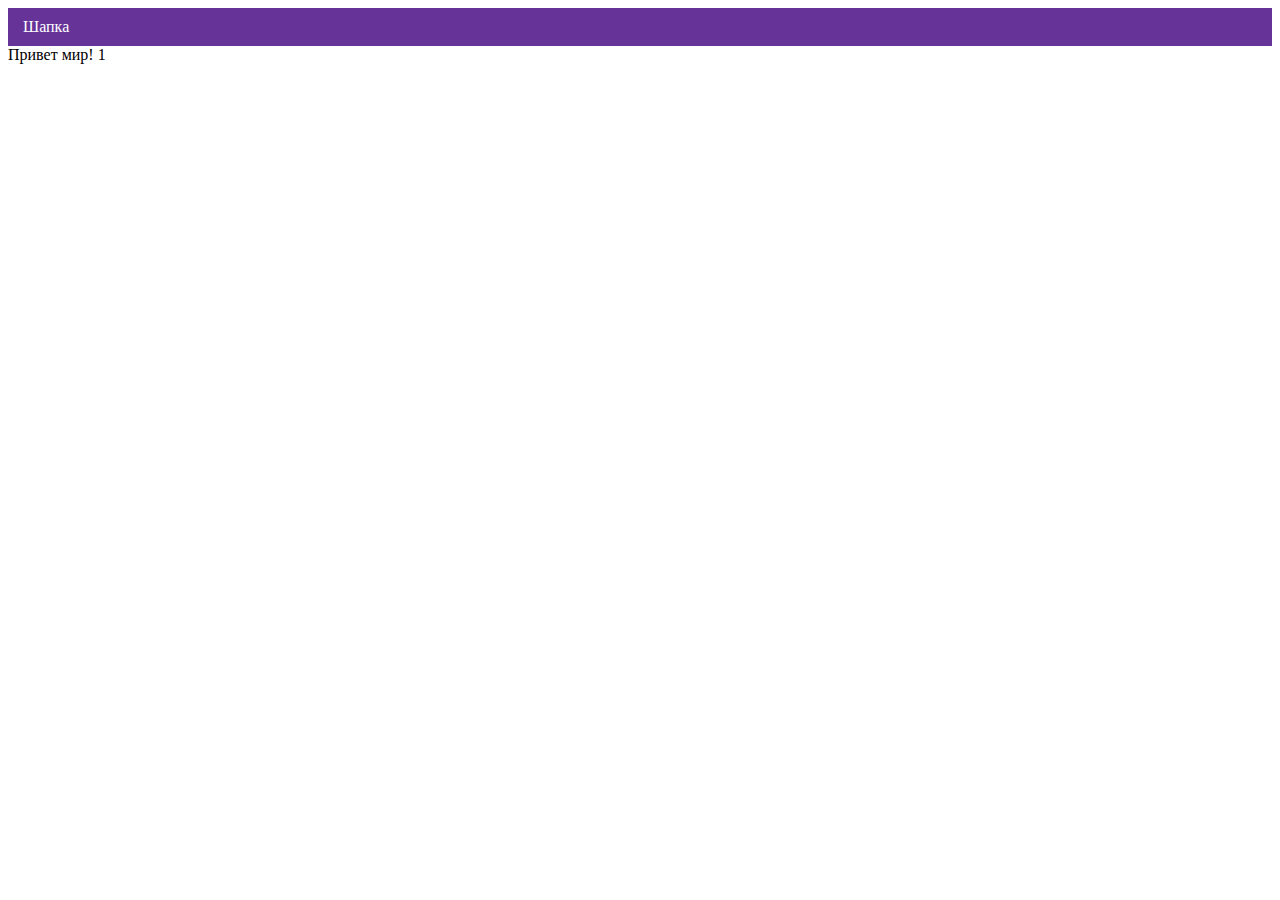
==== index.html @ 5756b74d "Deploying to gh-pages from @ Shoha12/2603893-cat-energy-1@0c394a60c8a6b2d30b08ceb45d047338812103e8 🚀" ====
<!DOCTYPE html><html class="page" lang="ru"><head><meta charset="UTF-8"><title>Название проекта</title><meta name="viewport" content="width=device-width,initial-scale=1"><link rel="stylesheet" href="styles/styles.css"><script src="scripts/index.js" defer="defer"></script></head><body class="page__body"><header class="header">Шапка</header>Привет мир! 1</body></html>
---- styles/styles.css ----
.header{color:#fff;background-color:#639;padding:10px 15px}
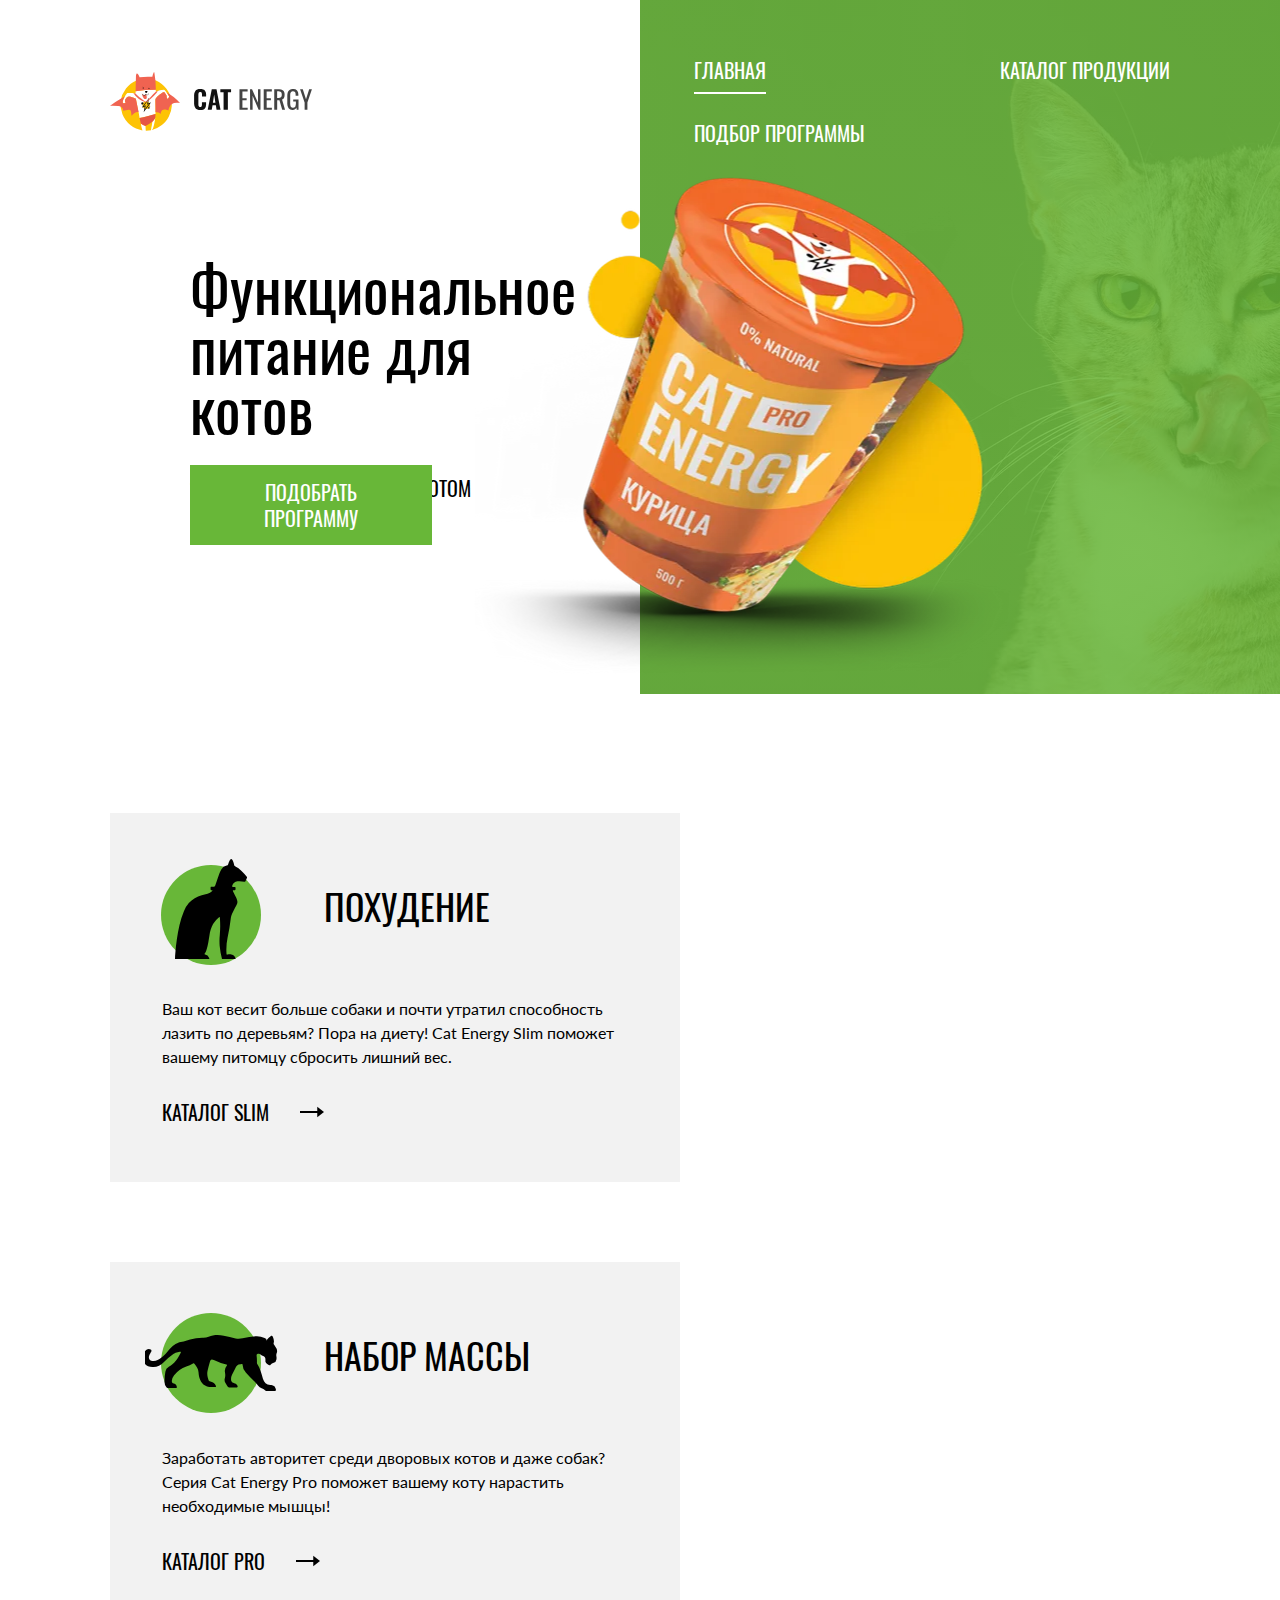
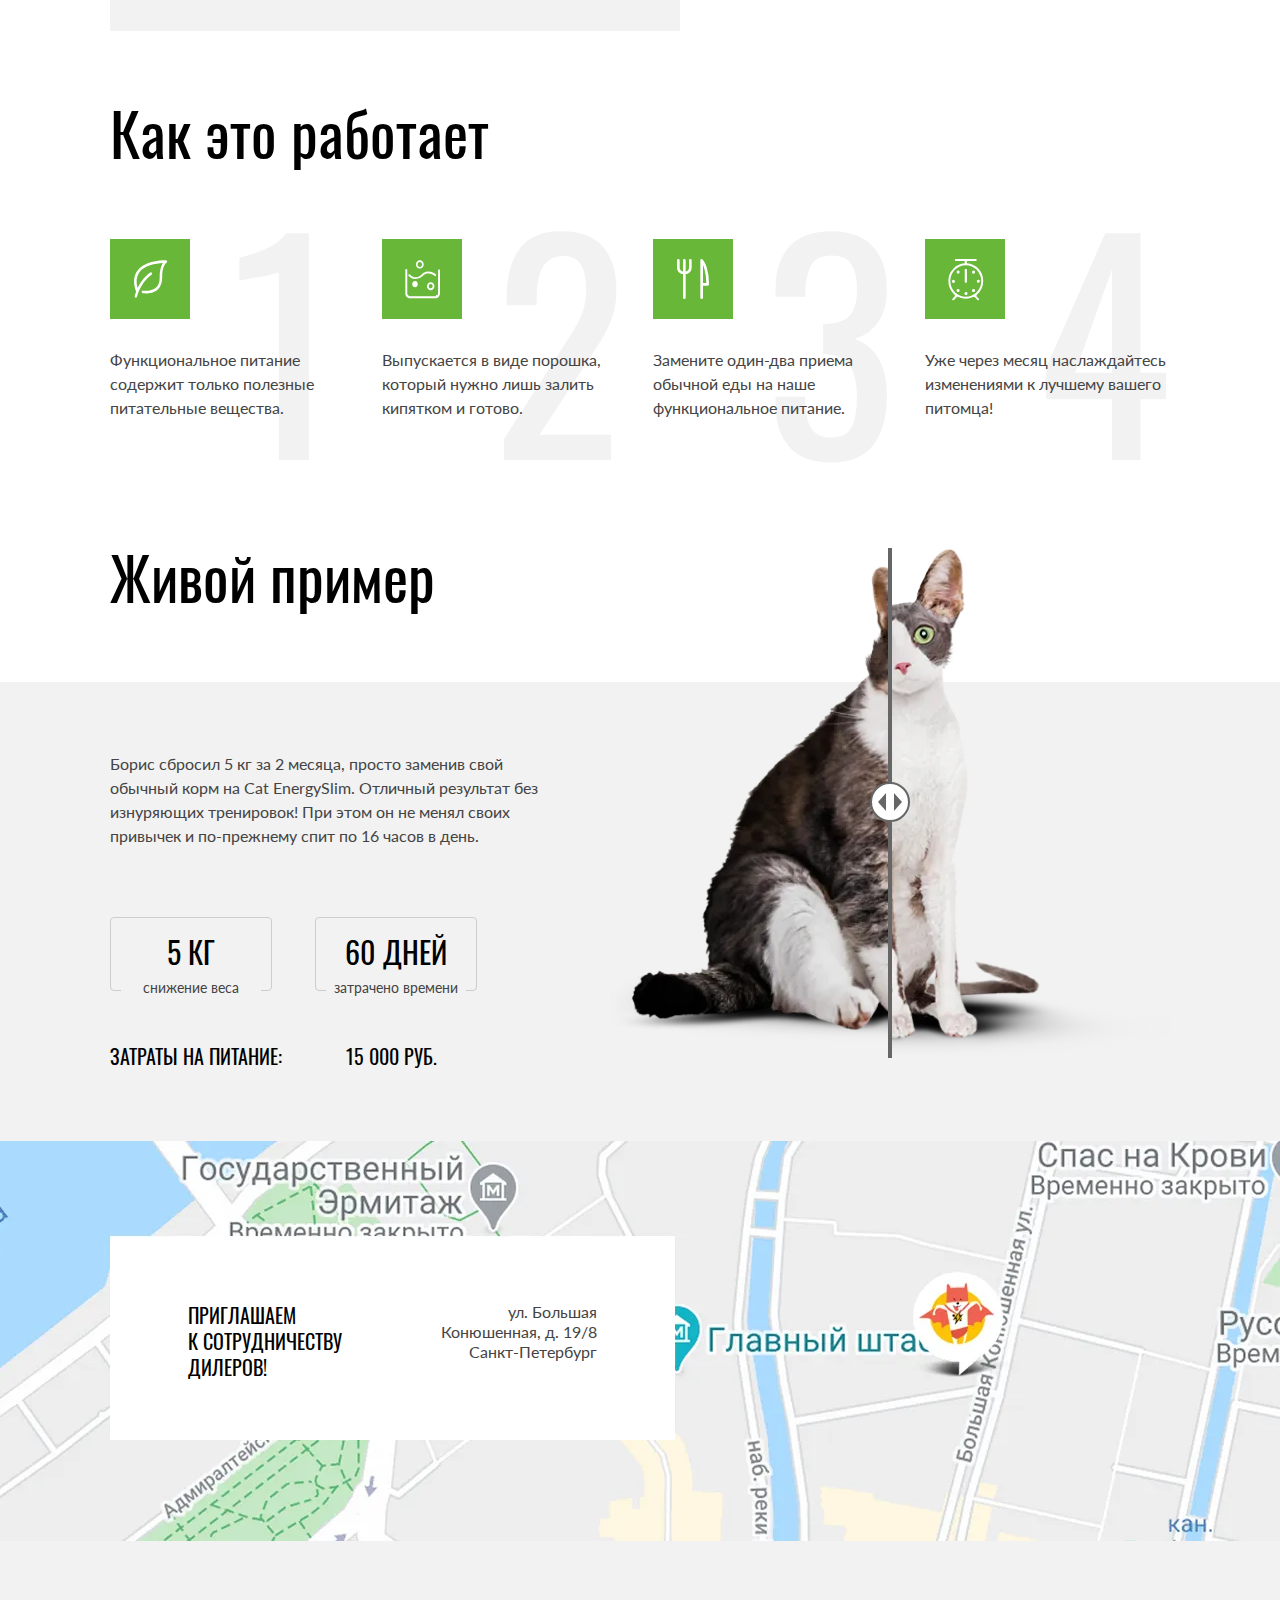
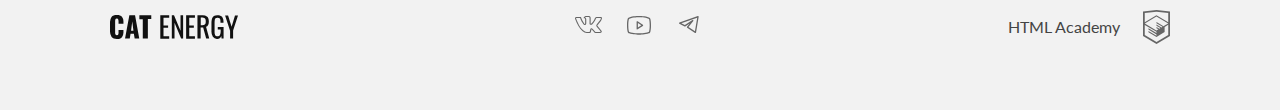
==== commit 1aaa03d4: "Deploying to gh-pages from @ Shoha12/2603893-cat-energy-1@64097bdebfba5af0224c1ae36bb91473c92ad4a3 🚀" ====
--- a/index.html
+++ b/index.html
@@ -1 +1 @@
-<!DOCTYPE html><html class="page" lang="ru"><head><meta charset="UTF-8"><title>Название проекта</title><meta name="viewport" content="width=device-width,initial-scale=1"><link rel="stylesheet" href="styles/styles.css"><script src="scripts/index.js" defer="defer"></script></head><body class="page__body"><header class="header">Шапка</header>Привет мир! 1</body></html>+<!DOCTYPE html><html class="page" lang="ru"><head><meta charset="UTF-8"><title>Кэт Энэрджи</title><meta name="viewport" content="width=device-width,initial-scale=1"><link rel="icon" href="favicon.ico"><link rel="icon" href="favicons/icon.svg.svg" type="image/svg+xml"><link rel="apple-touch-icon" href="favicons/apple.png"><link rel="manifest" href="manifest.webmanifest"><link rel="stylesheet" href="styles/styles.css"><script src="scripts/index.js" defer="defer"></script></head><body class="page__body"><header class="main-header"><div class="main-header__container"><a class="main-header__logo logo" href="index.html"><picture><source media="(min-width:1220px)" width="70" height="59" type="image/svg+xml" srcset="images/logo_pic.svg"><source media="(min-width:708px)" width="60" height="50" type="image/svg+xml" srcset="images/logo_pic.svg"><img class="logo__pic" src="images/logo-mobile.svg" alt="Логотип Кэт Энерджи" width="33" height="38"></picture><picture><source media="(min-width:1220px)" width="118" height="21" type="image/svg+xml" srcset="images/logo_text.svg"><source media="(min-width:708px)" width="101" height="18" type="image/svg+xml" srcset="images/logo_text.svg"><img class="logo__text" src="images/logo-mobile-text.svg" alt="Текст логотипа" width="101" height="18"></picture></a><div class="hamburger"><span class="visually-hidden">Открыть меню</span> <span></span> <span></span> <span></span></div></div><nav class="main-nav"><ul class="main-nav__list site-list"><li class="site-list__item"><a class="site-list__link site-list__link--current" href="index.html">главная</a></li><li class="site-list__item"><a class="site-list__link" href="catalog.html">Каталог продукции</a></li><li class="site-list__item"><a class="site-list__link" href="#">подбор программы</a></li></ul></nav></header><main class="main-container"><section class="main-container__promo promo"><div class="promo__wrapper"><h1 class="promo__title main-title">Функциональное питание для котов</h1><p class="promo__slogan">Занялся собой? Займись котом</p><picture><source media="(min-width:1220px)" width="552" height="499" type="image/jpeg" srcset="images/index-can-desktop@1x.webp, images/index-can-desktop@2x.webp 2x"><source media="(min-width:768px)" width="708" height="609" type="image/jpeg" srcset="images/index-can-tablet@1x.webp, images/index-can-tablet@2x.webp 2x"><img class="promo__img" src="images/index-can-mobile@1x.webp" srcset="images/index-can-mobile@2x.webp 2x" width="280" height="270" alt="Банка Кэт Энерджи с курицей"></picture><button class="promo__button button" type="button"><span class="button-text">подобрать программу</span></button></div></section><section class="main-container__category category"><h2 class="visually-hidden">Категория продуктов</h2><div class="category__wrapper"><ul class="category__list"><li class="category__item category__item--slim"><h3 class="category__title">похудение</h3><p class="category__description basic-description">Ваш кот весит больше собаки и почти утратил способность лазить по деревьям? Пора на диету! Cat Energy Slim поможет вашему питомцу сбросить лишний вес.</p><a class="category__link" href="#">каталог slim</a></li><li class="category__item category__item--gain"><h3 class="category__title">набор массы</h3><p class="category__description basic-description">Заработать авторитет среди дворовых котов и даже собак? Серия Cat Energy Pro поможет вашему коту нарастить необходимые мышцы!</p><a class="category__link" href="#">каталог pro</a></li></ul></div></section><section class="main-container__steps steps"><div class="steps__wrapper"><h2 class="steps__title main-title main-title-additional">Как это работает</h2><ol class="steps__list"><li class="steps__item steps__item--leaf"><p class="steps__description basic-description">Функциональное питание содержит только полезные питательные вещества.</p><span class="steps__number steps__number--first">1</span></li><li class="steps__item steps__item--powder"><p class="steps__description basic-description">Выпускается в виде порошка, который нужно лишь залить кипятком и готово.</p><span class="steps__number">2</span></li><li class="steps__item steps__item--food"><p class="steps__description basic-description">Замените один-два приема обычной еды на наше функциональное питание.</p><span class="steps__number">3</span></li><li class="steps__item steps__item--time"><p class="steps__description basic-description">Уже через месяц наслаждайтесь изменениями к лучшему вашего питомца!</p><span class="steps__number">4</span></li></ol></div></section><section class="main-container__transformation transformation"><h2 class="transformation__title main-title main-title-additional">Живой пример</h2><div class="transformation__wrapper"><p class="transformation__description basic-description">Борис сбросил 5 кг за 2 месяца, просто заменив свой обычный корм на Cat Energy<br>Slim. Отличный результат без изнуряющих тренировок! При этом он не менял своих привычек и по-прежнему спит по 16 часов в день.</p><div class="transformation__block"><div class="transformation__container"><figure class="transformation__info"><span class="transformation__example">5 КГ</span><figcaption class="transformation__result">снижение веса</figcaption></figure><figure class="transformation__info"><span class="transformation__example">60 ДНЕЙ</span><figcaption class="transformation__result">затрачено времени</figcaption></figure></div><div class="transformation__holder"><p class="transformation__text">Затраты на питание:</p><p class="transformation__text transformation__text--end">15 000 РУБ.</p></div></div></div><div class="main-container__slider slider"><div class="slider__wrapper"><ul class="slider__images"><li class="slider__image slider__image--before"><picture><source media="(min-width:1200px)" type="image/webp" srcset="images/slidercat-before-tablet@1x.webp, images/slidercat-before-tablet@2x.webp 2x" width="560" height="512"><source media="(min-width:768px)" type="image/webp" srcset="images/slidercat-before-tablet@1x.webp, images/slidercat-before-tablet@2x.webp 2x" width="560" height="512"><img class="slider__before" src="images/slidercat-before-mobile@1x.webp" srcset="images/slidercat-before-mobile@2x.webp" alt="Кот до приема cat Energy" width="280" height="256"></picture></li><li class="slider__image slider__image--after"><picture><source media="(min-width:1200px)" type="image/webp" srcset="images/slidercat-after-tablet@1x.webp, images/slidercat-after-tablet@2x.webp 2x" width="560" height="512"><source media="(min-width:768px)" type="image/webp" srcset="images/slidercat-after-tablet@1x.webp, images/slidercat-after-tablet@2x.webp 2x" width="560" height="512"><img class="slider__after" src="images/slidercat-after-mobile@1x.webp" srcset="images/slidercat-after-mobile@2x.webp" alt="Кот после приема cat Energy" width="280" height="256"></picture></li></ul><div class="slider__input"><button class="slider__button" type="button"><span class="visually-hidden">Посмотреть изменения</span></button></div></div></div></section><section class="main-container__map map"><h2 class="visually-hidden">Карта</h2><div class="map__wrapper"><div class="map__adress adress"><span class="adress__text">приглашаем<br>к сотрудничеству дилеров!</span> <span class="adress__description basic-description">ул. Большая Конюшенная, д. 19/8 Санкт-Петербург</span></div><iframe class="map__res" src="https://www.google.com/maps/embed?pb=!1m18!1m12!1m3!1d1998.6036257261267!2d30.320467112943575!3d59.93871916198889!2m3!1f0!2f0!3f0!3m2!1i1024!2i768!4f13.1!3m3!1m2!1s0x4696310fca145cc1%3A0x42b32648d8238007!2z0JHQvtC70YzRiNCw0Y8g0JrQvtC90Y7RiNC10L3QvdCw0Y8g0YPQuy4sIDE5LzgsINCh0LDQvdC60YIt0J_QtdGC0LXRgNCx0YPRgNCzLCDQoNC-0YHRgdC40Y8sIDE5MTE4Ng!5e0!3m2!1sru!2slv!4v1741600348373!5m2!1sru!2slv" style="border:0;" allowfullscreen="" loading="lazy" referrerpolicy="no-referrer-when-downgrade"></iframe></div></section></main><footer class="main-footer"><div class="main-footer__wrapper"><a class="main-footer__logo" href="#"><img class="main-footer__logo-icon" src="images/footer-logo.svg" alt="Кэт Энерджи логотип" width="128" height="24"></a><div class="main-footer__social social"><ul class="social__list"><li class="social__item"><a class="social__link" href="#"><span class="visually-hidden">Вконтакте</span> <svg class="social__link-icon" width="27" height="17" viewBox="0 0 27 17" xmlns="http://www.w3.org/2000/svg"><path d="M0 2.33876C0 1.48373 0.515103 1.02268 1.54531 0.955621L5.51515 0.980769C5.78158 0.980769 5.95921 1.10651 6.04802 1.35799C6.45655 2.61538 6.91392 3.70094 7.42014 4.61465C7.92637 5.52835 8.58801 6.58038 9.40507 7.77071C9.47611 7.9216 9.59157 7.99704 9.75143 7.99704C9.87576 7.99704 9.97345 7.93836 10.0445 7.82101L10.1244 7.54438L10.1511 3.19379C10.1511 2.89201 10.0756 2.69083 9.92461 2.59024C9.77363 2.48965 9.49388 2.4142 9.08535 2.36391C8.76563 2.31361 8.60577 2.12919 8.60577 1.81065C8.60577 1.74359 8.61465 1.69329 8.63241 1.65976C9.00542 0.57002 10.0711 0.0251479 11.8296 0.0251479L13.3216 0C13.9966 0 14.5561 0.15927 15.0001 0.477811C15.4442 0.796351 15.6662 1.29931 15.6662 1.98669V7.69527C15.7906 7.77909 15.906 7.82101 16.0126 7.82101C16.279 7.82101 16.5099 7.67012 16.7053 7.36834C18.6592 4.78649 19.716 3.05966 19.8759 2.18787C19.8759 2.1711 19.8936 2.12919 19.9291 2.06213C20.0535 1.81065 20.2577 1.5927 20.5419 1.40828C20.8261 1.22387 21.0748 1.09813 21.288 1.03107C21.359 0.997535 21.4389 0.980769 21.5277 0.980769H25.6574L25.9239 1.00592C26.2791 1.00592 26.5544 1.16519 26.7498 1.48373C26.8209 1.58432 26.8697 1.69329 26.8964 1.81065C26.923 1.92801 26.9408 2.04536 26.9496 2.16272C26.9585 2.28008 26.963 2.34714 26.963 2.36391V2.53994C26.8386 3.22732 26.5233 3.9608 26.0171 4.74038C25.5109 5.51997 24.867 6.36243 24.0855 7.26775C23.304 8.17308 22.8155 8.76825 22.6201 9.05326C22.4603 9.25444 22.3803 9.43886 22.3803 9.60651C22.3803 9.74063 22.4514 9.89152 22.5935 10.0592L26.4834 14.6864C26.6965 14.9546 26.8031 15.248 26.8031 15.5666C26.8031 15.9522 26.6432 16.2707 26.3235 16.5222C26.0038 16.7737 25.6219 16.9162 25.1779 16.9497L24.7249 16.9749H20.6752C20.6574 16.9749 20.6219 16.979 20.5686 16.9874C20.5153 16.9958 20.4798 17 20.462 17C20.0712 17 19.7071 16.8407 19.3696 16.5222C19.2453 16.3881 18.4105 15.3989 16.8652 13.5547C16.7764 13.4374 16.652 13.3284 16.4922 13.2278C16.4211 13.4961 16.3279 13.8817 16.2124 14.3846C16.097 14.8876 16.0126 15.248 15.9593 15.466L15.8794 15.8935C15.7018 16.4803 15.3287 16.8323 14.7604 16.9497L14.3874 16.9749H11.7763C10.3021 16.9749 8.83224 16.3378 7.36686 15.0636C5.90148 13.7894 4.58264 12.1423 3.41034 10.122C2.23803 8.10182 1.14566 5.75049 0.133216 3.06805C0.0444054 2.8501 0 2.607 0 2.33876ZM16.0126 8.85207C15.6396 8.85207 15.3021 8.75567 15.0001 8.56287C14.6982 8.37007 14.5472 8.10602 14.5472 7.77071V1.98669C14.5472 1.65138 14.4584 1.41248 14.2808 1.26997C14.1032 1.12747 13.7923 1.05621 13.3483 1.05621L11.8296 1.10651C11.0658 1.10651 10.4886 1.23225 10.0978 1.48373C10.8793 1.8358 11.2701 2.40582 11.2701 3.19379V7.61982C11.2346 8.03895 11.0569 8.38683 10.7372 8.66346C10.4175 8.94009 10.0623 9.0784 9.6715 9.0784C9.13863 9.0784 8.7301 8.83531 8.44591 8.34911C7.06046 6.37081 6.03025 4.4931 5.35529 2.71598L5.1155 2.06213L1.57195 2.03698C1.34104 2.03698 1.21227 2.04956 1.18562 2.0747C1.15898 2.09985 1.14566 2.1711 1.14566 2.28846C1.14566 2.43935 1.16342 2.59862 1.19895 2.76627L1.75845 4.17456C3.25048 7.81262 4.87127 10.6795 6.62085 12.7751C8.37042 14.8708 10.0889 15.9186 11.7763 15.9186H14.4406C14.5472 15.9186 14.6271 15.8893 14.6804 15.8306C14.7337 15.7719 14.7781 15.6588 14.8136 15.4911L14.8669 15.2396L15.3732 13.0266C15.5152 12.7249 15.6396 12.5237 15.7462 12.4231C15.9415 12.2387 16.1725 12.1465 16.4389 12.1465C16.8652 12.1465 17.3003 12.3895 17.7444 12.8757L20.0091 15.5917C20.1512 15.8097 20.3022 15.9186 20.462 15.9186H24.8581C25.391 15.9186 25.6574 15.7929 25.6574 15.5414C25.6574 15.4576 25.6308 15.3738 25.5775 15.2899L21.7142 10.7382C21.4123 10.3861 21.2613 10.0089 21.2613 9.60651C21.2613 9.20414 21.4034 8.81854 21.6876 8.4497C21.9185 8.1144 22.367 7.55695 23.0331 6.77737C23.6992 5.99778 24.2809 5.26849 24.7782 4.5895C25.2756 3.9105 25.6042 3.29438 25.764 2.74112L25.8439 2.4142C25.8262 2.38067 25.8173 2.32618 25.8173 2.25074C25.8173 2.1753 25.8084 2.11243 25.7907 2.06213H21.6077C21.3412 2.16272 21.1281 2.31361 20.9682 2.51479L20.8084 2.9926C20.3643 4.14941 19.2009 5.93491 17.3181 8.34911C16.9451 8.68442 16.5099 8.85207 16.0126 8.85207Z"/></svg></a></li><li class="social__item"><a class="social__link" href="#"><span class="visually-hidden">Ютуб</span> <svg class="social__link-icon" width="24" height="19" viewBox="0 0 24 19" xmlns="http://www.w3.org/2000/svg"><path d="M15.8509 8.79275L10.6145 5.30184C10.5159 5.23691 10.4016 5.19985 10.2837 5.19459C10.1657 5.18934 10.0486 5.21608 9.94459 5.27198C9.84061 5.32789 9.75368 5.41087 9.69302 5.51215C9.63236 5.61343 9.60022 5.72924 9.6 5.84729V12.8291C9.60013 12.9481 9.6327 13.0648 9.69421 13.1667C9.75572 13.2686 9.84384 13.3518 9.94909 13.4073C10.0524 13.4631 10.1691 13.4895 10.2864 13.4837C10.4037 13.478 10.5172 13.4402 10.6145 13.3746L15.8509 9.88366C15.9409 9.82395 16.0148 9.7429 16.0658 9.64772C16.1169 9.55255 16.1436 9.44621 16.1436 9.3382C16.1436 9.23019 16.1169 9.12385 16.0658 9.02868C16.0148 8.93351 15.9409 8.85245 15.8509 8.79275ZM10.9091 11.6073V7.06911L14.3127 9.3382L10.9091 11.6073ZM23.3891 3.04366C23.2942 2.67547 23.1131 2.33511 22.8609 2.05061C22.6086 1.76611 22.2924 1.54561 21.9382 1.40729C18.2182 -0.0217993 12.2509 1.91553e-05 12 1.91553e-05C11.7491 1.91553e-05 5.78182 -0.0217993 2.06182 1.40729C1.70764 1.54561 1.3914 1.76611 1.13914 2.05061C0.886889 2.33511 0.705838 2.67547 0.610909 3.04366C0.327273 4.11275 0 6.07638 0 9.3382C0 12.6 0.327273 14.5637 0.610909 15.6327C0.705838 16.0009 0.886889 16.3413 1.13914 16.6258C1.3914 16.9103 1.70764 17.1308 2.06182 17.2691C5.78182 18.6982 11.7491 18.6764 12 18.6764H12.0764C12.8291 18.6764 18.3927 18.6327 21.9382 17.2691C22.2924 17.1308 22.6086 16.9103 22.8609 16.6258C23.1131 16.3413 23.2942 16.0009 23.3891 15.6327C23.6727 14.5637 24 12.6 24 9.3382C24 6.07638 23.6727 4.11275 23.3891 3.04366ZM22.1236 15.3055C22.0807 15.472 21.999 15.6259 21.8853 15.7548C21.7715 15.8838 21.6289 15.984 21.4691 16.0473C17.9782 17.3891 12.0655 17.3673 12 17.3673C11.9345 17.3673 6.02182 17.3891 2.53091 16.0473C2.37107 15.984 2.22846 15.8838 2.11471 15.7548C2.00096 15.6259 1.91929 15.472 1.87636 15.3055C1.61455 14.3018 1.30909 12.4582 1.30909 9.3382C1.30909 6.2182 1.61455 4.37457 1.87636 3.37093C1.91929 3.20445 2.00096 3.05047 2.11471 2.92156C2.22846 2.79264 2.37107 2.69243 2.53091 2.62911C6.02182 1.28729 11.9345 1.30911 12 1.30911C12.0655 1.30911 17.9782 1.28729 21.4691 2.62911C21.6289 2.69243 21.7715 2.79264 21.8853 2.92156C21.999 3.05047 22.0807 3.20445 22.1236 3.37093C22.3855 4.37457 22.6909 6.2182 22.6909 9.3382C22.6909 12.4582 22.3855 14.3018 22.1236 15.3055Z"/></svg></a></li><li class="social__item"><a class="social__link" href="#"><span class="visually-hidden">Телеграмм</span> <svg class="social__link-icon" width="20" height="18" viewBox="0 0 20 18" xmlns="http://www.w3.org/2000/svg"><path fill-rule="evenodd" clip-rule="evenodd" d="M19.4608 0.152905C19.6393 0.302216 19.7255 0.534898 19.6872 0.764481L17.0611 16.5214C17.0244 16.7411 16.8789 16.9273 16.6745 17.0159C16.47 17.1045 16.2346 17.0833 16.0493 16.9597L8.17082 11.7074C8.01771 11.6054 7.91447 11.4437 7.88624 11.2619C7.858 11.08 7.90738 10.8947 8.02233 10.751L10.633 7.48773L6.27303 10.3944C6.077 10.525 5.82597 10.5407 5.61524 10.4353L0.362931 7.80915C0.127693 7.69153 -0.0146529 7.44488 0.00119976 7.18235C0.0170525 6.91983 0.188044 6.6921 0.435726 6.60364L18.8188 0.0382579C19.038 -0.0400244 19.2822 0.00359465 19.4608 0.152905ZM2.32626 7.32275L5.86168 9.09046L13.4231 4.0495C13.6925 3.86994 14.0525 3.91349 14.2712 4.1521C14.49 4.3907 14.5022 4.75314 14.3 5.00591L9.49502 11.0121L15.9328 15.3039L18.2083 1.65058L2.32626 7.32275Z"/></svg></a></li></ul></div><div class="main-footer__autor autor"><a class="autor__link" href="#"><span class="autor__link-text">HTML Academy</span> <svg class="autor__link-img" width="27" height="34" viewBox="0 0 27 34" xmlns="http://www.w3.org/2000/svg"><path d="M13.6426 0.0157537L13.5 0L0 1.40733V26.0129L13.5 34L27 26.0129V1.40733L13.6426 0.0157537ZM25.2344 25.0151L13.5 31.9573L1.76561 25.0151V14.9293L13.4507 21.8451L13.4701 23.0984L5.45351 18.3548L5.44295 19.5801L13.4894 24.3885L13.5088 25.675L5.46408 20.9174L5.45351 22.1427L13.5 26.9511L21.6239 22.1182V20.8929V16.909L25.2432 14.7595L25.2344 25.0151ZM25.2344 13.4519L22.0147 15.3319L20.5325 16.2071L13.4666 12.0201L13.456 13.2454L19.4957 16.818L19.4429 16.8495L19.3126 16.9247L18.4536 17.4166L13.4666 14.4689L13.456 15.6942L17.3921 18.0222L16.4591 18.6314L16.438 18.6436L13.4666 16.902L13.456 18.1273L15.4029 19.2615L13.4155 20.4483L1.7973 13.5762L13.4349 6.61831L25.2344 13.4519ZM25.2344 12.2266L13.4401 5.31075L1.76561 12.2196V2.9897L13.5 1.76442L25.2344 2.9897V12.2266Z"/></svg></a></div></div></footer></body></html>--- a/styles/styles.css
+++ b/styles/styles.css
@@ -1 +1 @@
-.header{color:#fff;background-color:#639;padding:10px 15px}+@font-face{font-family:Lato;font-style:normal;font-weight:400;src:url(../fonts/lato/Lato-Regular.woff2)format("woff2");font-display:swap}@font-face{font-family:Oswald;font-style:normal;font-weight:400;src:url(../fonts/oswald/oswaldregular.woff2)format("woff2");font-display:swap}*,:after,:before{box-sizing:border-box;margin:0;padding:0}body{margin:0;padding:0;font-family:Oswald,sans-serif;font-size:14px;font-weight:400}.visually-hidden{white-space:nowrap;-webkit-clip-path:inset(100%);clip-path:inset(100%);clip:rect(0 0 0 0);border:0;width:1px;height:1px;margin:-1px;padding:0;position:absolute;overflow:hidden}.main-title{color:#000;font-size:36px;font-weight:400;line-height:36px}.main-title--additional{line-height:40px}@media (width>=708px){.main-title{font-size:60px;line-height:60px}}.basic-description{color:#444;font-family:Lato;font-size:14px;font-weight:400;line-height:18px}.basic-description--small{font-size:12px}@media (width>=708px){.basic-description{font-size:16px}}.hamburger{width:24px;height:24px;margin-left:auto;display:block}.hamburger span{background-color:#000;height:2px;margin-bottom:6px;transition:all .5s;display:block}.hamburger span:last-child{margin-bottom:0}.hamburger--active{width:18px;height:18px}.hamburger--active span{margin-bottom:-2px}.hamburger--active span:nth-child(2){transform:translateY(3px)rotate(-45deg)}.hamburger--active span:nth-child(3){display:none}.hamburger--active span:nth-child(4){transform:translateY(3px)rotate(45deg)}@media (width>=708px){.hamburger{display:none}}.button{color:#fff;text-transform:uppercase;cursor:pointer;background-color:#68b738;border:none;padding:10px 0;font-family:inherit;font-size:16px;line-height:20px}.button:hover{background-color:#5eaa2f}.button:active .button-text{opacity:.3}.main-header__container{align-items:center;padding:16px 20px 12px;display:flex}@media (width>=708px){.main-header__container{padding:0}.main-header{min-height:75px;padding:25px 30px;display:flex}}@media (width>=1220px){.main-header{background-color:#0000;align-items:center;padding:55px 110px 0}}.logo{align-items:center;display:flex}.logo:hover{opacity:.8}.logo:active{opacity:.6}.logo__text{margin-left:54px}@media (width>=708px){.logo__text{margin-left:13px}}@media (width>=1220px){.logo__text{margin-left:14px}}.logo__pic{display:flex}.main-nav{background-color:#fff;width:100%;position:absolute;top:-100%}.main-nav--active{z-index:2;top:65px}@media (width>=708px){.main-nav{align-self:center;width:436px;margin-left:auto;position:static}}@media (width>=1220px){.main-nav{z-index:5;background-color:#0000;width:476px}}.site-list{text-transform:uppercase;flex-flow:column wrap;margin:0;padding:0;font-size:20px;font-weight:400;line-height:20px;list-style-type:none;display:flex}@media (width>=708px){.site-list{gap:33px}}.site-list__item{border-top:1px solid #e6e6e6;justify-content:center;align-items:center;display:flex}@media (width>=708px){.site-list__item{border:none}}.site-list__link{color:#000;padding:22px 0 24px;text-decoration:none;display:inline-block;position:relative}.site-list__link:hover{opacity:.6}.site-list__link:active{opacity:.3}@media (width>=708px){.site-list__link{color:#000;padding:0}}@media (width>=1220px){.site-list__link{color:#fff;padding:0;font-size:20px;line-height:normal}}.site-list__link--current:before{content:"";background-color:#68b738;width:100%;height:2px;display:none;position:absolute;bottom:-6px}@media (width>=708px){.site-list__link--current:before{display:block;bottom:-9px}}@media (width>=1220px){.site-list__link--current:before{background-color:#fff}.site-list__link--catalog{color:#000}}@media (width>=708px){.site-list{flex-direction:row;justify-content:space-between;align-items:center;font-size:18px;font-weight:400;line-height:24px}}.main-container__wrapper{border-top:1px solid #d9d9d9;padding:27px 20px 41px}@media (width>=708px){.main-container__wrapper{border-top:none;padding:40px 30px 165px}}@media (width>=1220px){.main-container__wrapper{padding:74px 110px 165px}}.promo{background-color:#0000;background-image:linear-gradient(#68b738d9 0% 100%),url(../images/main-bg-mobile@1x.webp);background-position:0 0,0 0;background-repeat:no-repeat;background-size:100% 302px,100% 302px;background-attachment:scroll,scroll;background-origin:padding-box,padding-box;background-clip:border-box,border-box}@media (width>=708px){.promo{background:#fff;padding:0 30px}}@media (width>=1220px){.promo{padding:0 110px}.promo:after{content:"";z-index:2;background-color:#0000;background-image:linear-gradient(#68b738d9 0% 100%),url(../images/main-bg-desktop@1x.webp);background-position:100%,0%;background-repeat:no-repeat;background-size:cover,1040px 100%;background-attachment:scroll,scroll;background-origin:padding-box,padding-box;background-clip:border-box,border-box;width:50vw;height:694px;position:absolute;top:0;right:0}}.promo__wrapper{flex-direction:column;min-height:480px;padding:27px 20px 0;display:flex;position:relative}@media (width>=708px){.promo__wrapper{min-height:845px;padding:40px 0 0 90px}}@media (width>=1220px){.promo__wrapper{min-height:581px;padding:110px 0 0 80px}}.promo__img{position:absolute;top:167px;left:18px}@media (width>=708px){.promo__img{top:237px;left:1px}}@media (width>=1220px){.promo__img{z-index:3;top:29px;left:50%;transform:translate(-30%)}}.promo__title{color:#fff;text-align:center;margin-bottom:25px}@media (width>=708px){.promo__title{color:#000;text-align:left;width:416px;margin-bottom:40px}}@media (width>=1220px){.promo__title{z-index:4;width:416px}}.promo__slogan{color:#fff;text-transform:uppercase;text-align:center;font-size:14px;line-height:14px}@media (width>=708px){.promo__slogan{color:#000;text-align:left;margin-bottom:21px;font-size:20px;line-height:20px}}.promo__button{width:100%;margin-top:auto;padding:10px 0}@media (width>=708px){.promo__button{z-index:4;text-transform:uppercase;width:242px;padding:14px 26px;font-size:20px;line-height:26px;position:absolute;top:269px;left:91px}}@media (width>=1220px){.promo__button{top:auto;bottom:184px;left:80px}}.category__wrapper{min-height:592px;padding:20px}@media (width>=708px){.category__wrapper{padding:0 30px 48px}}@media (width>=1220px){.category__wrapper{min-height:374px;padding:84px 110px 71px}}.category__list{flex-direction:column;gap:24px;list-style-type:none;display:flex}@media (width>=708px){.category__list{flex-wrap:wrap;gap:35px}}@media (width>=1220px){.category__list{flex-flow:wrap;gap:80px}}.category__item{background-color:#f2f2f2;padding:30px 33px 18px 20px;position:relative}@media (width>=708px){.category__item{padding:77px 68px 53px 52px}}@media (width>=1220px){.category__item{padding:75px 61px 55px 52px}}.category__item--slim:before{content:"";background-image:url(../icons/stack.svg#catslim);width:50px;height:53px;position:absolute;top:21px;left:20px}@media (width>=708px){.category__item--slim:before{width:200px;height:211px;top:50%;left:auto;right:63px;transform:translateY(-50%)}}@media (width>=1220px){.category__item--slim:before{width:100px;height:106px;top:99px;left:51px;right:auto}}.category__item--gain:before{content:"";background-image:url(../icons/stack.svg#catgain);width:67px;height:50px;position:absolute;top:24px;left:13px}@media (width>=708px){.category__item--gain:before{width:268px;height:200px;top:53%;left:auto;right:29px;transform:translateY(-50%)}}@media (width>=1220px){.category__item--gain:before{width:134px;height:100px;top:101px;left:35px;right:auto}}.category__title{text-transform:uppercase;margin-bottom:29px;margin-left:70px;font-size:24px;font-weight:400;line-height:37px}@media (width>=708px){.category__title{margin-bottom:24px;margin-left:0;font-size:36px;line-height:36px}}@media (width>=1220px){.category__title{margin-bottom:73px;margin-left:162px}}.category__description{margin-bottom:38px;line-height:18px}@media (width>=708px){.category__description{color:#000;width:340px;margin-bottom:53px;line-height:24px}}@media (width>=1220px){.category__description{width:457px;margin-bottom:28px}}.category__link{text-transform:uppercase;color:#000;margin-top:15px;font-size:16px;line-height:16px;text-decoration:none;position:relative}.category__link:active{opacity:.3}.category__link:after{content:"";background-image:url(../icons/stack.svg#arrow);width:24px;height:12px;display:block;position:absolute;top:50%;right:-40px;transform:translateY(-50%)}@media (width>=708px){.category__link:after{right:-49px}}@media (width>=1220px){.category__link:after{right:-55px}}@media (width>=708px){.category__link{font-size:20px;line-height:normal}}.steps__wrapper{padding:0 20px 49px}@media (width>=708px){.steps__wrapper{border-bottom:1px solid #e6e6e6;padding:0 85px 47px 30px}}@media (width>=1220px){.steps__wrapper{border-bottom:none;padding:0 110px 69px}}.steps__list{flex-direction:column;gap:24px;list-style-type:none;display:flex;position:relative}@media (width>=708px){.steps__list{flex-flow:wrap;justify-content:space-between;gap:37px 0}}.steps__item{padding-left:80px}@media (width>=708px){.steps__item{margin-left:0;padding:151px 26px 57px 0;position:relative}}@media (width>=1220px){.steps__item{padding:151px 0 57px}}.steps__item--leaf:before{content:"";background-image:url(../icons/stack.svg#iconleaf);width:60px;height:60px;position:absolute;left:0}@media (width>=708px){.steps__item--leaf:before{width:80px;height:80px;top:47px;left:0}}@media (width>=1220px){.steps__item--leaf:before{width:80px;height:80px;top:45px}}.steps__item--powder:before{content:"";background-image:url(../icons/stack.svg#iconpowder);width:60px;height:60px;position:absolute;left:0}@media (width>=708px){.steps__item--powder:before{width:80px;height:80px;top:47px;left:0}}@media (width>=1220px){.steps__item--powder:before{width:80px;height:80px;top:45px}}.steps__item--food:before{content:"";background-image:url(../icons/stack.svg#iconfood);width:60px;height:60px;position:absolute;left:0}@media (width>=708px){.steps__item--food:before{width:80px;height:80px;top:40px;left:0}}@media (width>=1220px){.steps__item--food:before{width:80px;height:80px;top:45px}}.steps__item--time:before{content:"";background-image:url(../icons/stack.svg#icontime);width:60px;height:60px;position:absolute;left:0}@media (width>=708px){.steps__item--time:before{width:80px;height:80px;top:38px;left:0}}@media (width>=1220px){.steps__item--time:before{width:80px;height:80px;top:45px}}.steps__title{margin-bottom:42px}@media (width>=708px){.steps__title{margin-bottom:32px}}.steps__description{margin-top:3px}@media (width>=708px){.steps__description{width:245px;line-height:24px}}.steps__number{display:none}@media (width>=708px){.steps__number{color:#f2f2f2;z-index:-1;font-size:280px;line-height:280px;display:block;position:absolute;top:0;right:26px}}@media (width>=1220px){.steps__number{right:0}}@media (width>=708px){.steps__number--first{right:43px}}@media (width>=1220px){.steps__number--first{right:18px}}.transformation{background-color:#eaeaea;min-height:659px;position:relative}@media (width>=708px){.transformation{background-color:#fff;min-height:595px}}.transformation__wrapper{padding:0 20px 19px}@media (width>=708px){.transformation__wrapper{padding:0 30px 158px}}@media (width>=1220px){.transformation__wrapper{background-color:#f2f2f2;padding:70px 110px 75px}}.transformation__title{margin-bottom:47px;padding-top:26px;padding-left:20px}@media (width>=708px){.transformation__title{margin-bottom:56px;padding-top:45px;padding-left:30px}}@media (width>=1220px){.transformation__title{margin-bottom:76px;padding-top:0;padding-left:110px}}.transformation__description{margin-bottom:19px}@media (width>=708px){.transformation__description{margin-bottom:55px;line-height:24px}.transformation__description br{display:none}}@media (width>=1220px){.transformation__description{width:436px;margin-bottom:69px;line-height:24px}}.transformation__container{justify-content:space-between;margin-bottom:35px;display:flex}@media (width>=708px){.transformation__container{gap:43px;margin-bottom:0}}@media (width>=1220px){.transformation__container{justify-content:flex-start;gap:43px;margin-bottom:55px}}.transformation__block{margin-bottom:0}@media (width>=708px){.transformation__block{justify-content:space-between;align-items:center;margin-bottom:99px;display:flex}}@media (width>=1220px){.transformation__block{flex-direction:column;align-items:flex-start;margin-bottom:0;display:flex}}.transformation__holder{justify-content:center;display:flex}@media (width>=708px){.transformation__holder{flex-direction:column;display:flex}}@media (width>=1220px){.transformation__holder{flex-direction:row;justify-content:space-between;width:327px;display:flex}}.transformation__info{border:1px solid #cdcdcd;border-radius:4px;width:124px;padding:15px;position:relative}@media (width>=708px){.transformation__info{border-radius:4px;width:162px;padding:16px 22px}}@media (width>=1220px){.transformation__info{border-radius:4px;width:162px;padding:15px 0 20px}}.transformation__example{text-align:center;font-size:24px;font-weight:400;line-height:24px;display:block}@media (width>=708px){.transformation__example{font-size:30px;line-height:37px}}.transformation__result{color:#444;text-align:center;background-color:#eaeaea;width:77px;font-family:Lato;font-size:12px;line-height:12px;position:absolute;bottom:-17px;left:50%;transform:translate(-50%)}@media (width>=708px){.transformation__result{background-color:#fff;width:140px;font-size:14px;line-height:14px;bottom:-5px}}@media (width>=1220px){.transformation__result{background-color:#f2f2f2}}.transformation__text{text-transform:uppercase;text-align:center;font-weight:400;line-height:20px}@media (width>=708px){.transformation__text{font-size:20px}}.transformation__text--end{align-self:center}@media (width>=708px){.transformation__text--end{align-self:flex-end}}@media (width>=1220px){.transformation__text--end{align-self:center}}.map{background-image:url(../images/map-mobile@1x.webp);background-repeat:no-repeat;background-size:cover}@media (width>=708px){.map{background-image:url(../images/map-tablet@1x.webp)}}@media (width>=1220px){.map{background-image:url(../images/map-desktop@1x.webp);position:relative}}.map iframe{border:none;display:block}.map__res{width:100%;height:362px}@media (width>=708px){.map__res{height:400px}}.adress{background-color:#fff;justify-content:space-between;padding:26px 20px;display:flex}@media (width>=708px){.adress{padding:60px 70px;position:static}}@media (width>=1220px){.adress{width:565px;padding:60px 78px;position:absolute;top:50%;left:110px;transform:translateY(-50%)}}.adress__text{text-transform:uppercase;width:140px;font-size:16px;line-height:20px}@media (width>=708px){.adress__text{width:163px;font-size:20px;line-height:26px}}.adress__description{color:#444;width:140px;font-family:Lato;line-height:20px}@media (width>=708px){.adress__description{text-align:right;width:157px}}.adress--gray{background-color:#f2f2f2}@media (width>=708px){.adress--gray{background-color:#f2f2f2}}@media (width>=1220px){.adress--gray{background-color:#fff}}.main-footer{background-color:#f2f2f2}@media (width>=708px){.main-footer{min-height:147px}}@media (width>=1220px){.main-footer{min-height:169px}}.main-footer__wrapper{padding:42px 20px 40px}@media (width>=708px){.main-footer__wrapper{justify-content:space-between;align-items:center;padding:59px 30px 55px;display:flex}}@media (width>=1220px){.main-footer__wrapper{padding:69px 110px 66px}}.main-footer__logo{margin:0 auto 40px;display:block;position:relative}.main-footer__logo:hover{opacity:.8}.main-footer__logo:active{opacity:.6}@media (width>=708px){.main-footer__logo{margin:0}}.main-footer__logo:after{content:"";background-color:#d9d9d9;width:100%;height:1px;display:block;position:absolute;bottom:-20px}@media (width>=708px){.main-footer__logo:after{display:none}}@media (width>=1220px){.main-footer__logo:after{display:none}}.main-footer__logo-icon{margin:0 auto;display:block}.main-footer__social{position:relative}.main-footer__social:after{content:"";background-color:#d9d9d9;width:100%;height:1px;display:block;position:absolute;bottom:-20px}@media (width>=708px){.main-footer__social:after{display:none}}@media (width>=1220px){.main-footer__social:after{display:none}}.social__list{justify-content:center;align-items:center;gap:24px;margin-bottom:40px;list-style-type:none;display:flex}@media (width>=708px){.social__list{margin-bottom:0;margin-left:35px}}.social__link{min-width:28px;min-height:22px;display:flex}.social__link-icon{fill:#666}.social__link:hover .social__link-icon{fill:#68b738}.social__link:active .social__link-icon{fill:#68b738;opacity:.3}.autor__link{color:#444;justify-content:space-between;align-items:center;font-family:Lato;font-size:16px;font-weight:400;line-height:20px;text-decoration:none;display:flex}.autor__link-img{fill:#666}.autor__link:hover .autor__link-img{fill:#68b738}.autor__link:active .autor__link-img{fill:#68b738;opacity:.3}.autor__link:active{opacity:.3}@media (width>=708px){.autor__link{width:162px}}.catalog-cards__wrapper{padding:0}@media (width>=708px){.catalog-cards__wrapper{padding:0 30px}}@media (width>=1220px){.catalog-cards__wrapper{padding:0 110px}}.catalog-list{flex-direction:column;list-style-type:none;display:flex}@media (width>=708px){.catalog-list{flex-flow:wrap;gap:140px 60px}}@media (width>=1220px){.catalog-list{gap:140px 80px}}.catalog-list__item{border-top:1px solid #d9d9d9;grid-template-columns:140px 140px;padding:21px 20px 25px;display:grid}@media (width>=708px){.catalog-list__item{background-color:#f2f2f2;border-top:none;flex-direction:column;width:324px;padding:160px 37px 40px;display:flex;position:relative}}@media (width>=1220px){.catalog-list__item{width:245px;padding:154px 37px 40px}}.catalog-list__item--more{border-bottom:1px solid #d9d9d9;flex-direction:column;padding:55px 20px 25px;display:flex;position:relative}@media (width>=708px){.catalog-list__item--more{background-color:#fff;border:2px solid #f2f2f2;padding:160px 37px 0}}@media (width>=1220px){.catalog-list__item--more{padding:154px 37px 0}}.catalog-list__item--more:after{content:"";background-image:url(../icons/stack.svg#plus);width:30px;height:30px;position:absolute;top:25px;left:50%;transform:translate(-50%)}@media (width>=708px){.catalog-list__item--more:after{width:60px;height:60px;top:50px}}.catalog-list__item picture{justify-content:center;align-items:center;display:flex}.catalog-list__block{justify-content:space-between;display:flex}@media (width>=708px){.catalog-list__block{border-bottom:2px solid #ebebeb;margin-bottom:10px;padding-bottom:2px}}.catalog-list__block--more{display:block}@media (width>=708px){.catalog-list__block--more{border-bottom:none;margin-bottom:82px;display:block}}@media (width>=1220px){.catalog-list__block--more{margin-bottom:90px}}.catalog-list__title{text-transform:uppercase;width:76px;margin-bottom:15px;font-size:16px;font-weight:400;line-height:20px;display:block}@media (width>=708px){.catalog-list__title{text-align:center;width:135px;margin:0 auto 20px;font-size:20px;line-height:24px}}.catalog-list__title--more{text-align:center;width:203px;margin:23px auto 8px}@media (width>=708px){.catalog-list__title--more{width:134px;margin:0 auto 23px;display:block}}.catalog-list__description{text-align:center;display:block}@media (width>=708px){.catalog-list__description{width:174px;margin:0 auto;display:block}}@media (width>=1220px){.catalog-list__description{width:170px;margin:0 auto;display:block}}.catalog-list__button{grid-column:-1/-3;margin-top:13px;padding:10px 0}@media (width>=708px){.catalog-list__button{margin-top:27px}}@media (width>=1220px){.catalog-list__button{margin-top:34px}}.catalog-list__button--more{color:#444;background-color:#f2f2f2;width:100%;margin-top:18px;padding:10px 0}.catalog-list__button--more:hover,.catalog-list__button--more:active{background-color:#cdcdcd}@media (width>=708px){.catalog-list__button--more{margin-top:0}.catalog-list__img{position:absolute;top:-50px}.catalog-list__img--1000{top:-69px}}@media (width>=1220px){.catalog-list__img--1000{top:-62px}}.additional{position:relative}.additional:before{content:"";border:1px solid #68b738;width:100%;position:absolute;top:34px}@media (width>=708px){.additional:before{top:87px}}.additional__wrapper{padding:87px 20px 40px}@media (width>=708px){.additional__wrapper{padding:186px 30px 80px}}@media (width>=1220px){.additional__wrapper{padding:191px 110px 96px}.additional__container{display:flex}}.additional__block{margin-bottom:40px}@media (width>=708px){.additional__block{margin-bottom:80px}}@media (width>=1220px){.additional__block{width:896px;margin-bottom:0}}.additional__gift{background-color:#0000;background-image:linear-gradient(#68b738d9 20% 80%),url(../images/gift-bg-mobile@1x.webp);background-position:0 0,0 0;background-repeat:no-repeat;background-size:cover;background-attachment:scroll,scroll;background-origin:padding-box,padding-box;background-clip:border-box,border-box;padding:186px 61px 43px 58px;position:relative}@media (width>=708px){.additional__gift{background-color:#0000;background-image:linear-gradient(#68b738d9 20% 80%),url(../images/gift-bg-tablet@1x.webp);background-position:0 0,0 0;background-repeat:no-repeat;background-size:auto,auto;background-attachment:scroll,scroll;background-origin:padding-box,padding-box;background-clip:border-box,border-box;margin-left:0;padding:71px 125px 69px 0}}@media (width>=1220px){.additional__gift{background-color:#0000;background-image:linear-gradient(#68b738d9 20% 80%),url(../images/gift-bg-desktop@1x.webp);background-position:0 0,0 0;background-repeat:no-repeat;background-size:auto,auto;background-attachment:scroll,scroll;background-origin:padding-box,padding-box;background-clip:border-box,border-box;width:245px;margin-left:80px;padding:185px 42px 43px}}.additional__gift:after{content:"";background-image:url(../icons/stack.svg#icongift);width:78px;height:80px;position:absolute;top:58px;left:50%;transform:translate(-50%)}@media (width>=708px){.additional__gift:after{width:80px;height:82px;left:119px}}@media (width>=1220px){.additional__gift:after{width:80px;height:82px;top:56px;left:50%;transform:translate(-50%)}}.additional__gift-description{text-align:center;color:#fff;font-family:Lato;font-size:16px;line-height:20px}@media (width>=708px){.additional__gift-description{text-align:left;justify-content:end;display:flex}}@media (width>=1220px){.additional__gift-description{text-align:center;display:block}}.additional__title{z-index:3;text-align:center;background-color:#fff;width:290px;font-size:24px;font-weight:400;line-height:24px;position:absolute;top:24px;left:-12px}@media (width>=708px){.additional__title{width:374px;font-size:32px;line-height:32px;top:73px;left:33px}}@media (width>=1220px){.additional__title{width:455px;font-size:40px;line-height:40px;left:69px}}.additional-list{flex-direction:column;gap:19px;list-style-type:none;display:flex}@media (width>=708px){.additional-list{gap:0}}.additional-list__item{border-top:1px solid #cdcdcd;padding-top:8px;position:relative}.additional-list__item:last-child{border-bottom:1px solid #cdcdcd;padding-bottom:12px}@media (width>=708px){.additional-list__item{border:1px solid #cdcdcd;flex-wrap:wrap;padding:26px 38px 28px;display:flex}.additional-list__item:nth-child(n+2){border-top:none}}@media (width>=1220px){.additional-list__item{border:1px solid #cdcdcd;flex-wrap:wrap;padding:15px 1px;display:flex}.additional-list__item:nth-child(n){border-left:none;border-right:none}}.additional-list__container{justify-content:space-between;display:flex}@media (width>=708px){.additional-list__container{margin-left:auto}}@media (width>=1220px){.additional-list__container{align-items:center;width:285px;margin-left:auto}}.additional-list__title{text-transform:uppercase;margin-bottom:13px;font-size:16px;font-weight:400;line-height:16px;display:block}@media (width>=708px){.additional-list__title{justify-content:center;align-items:center;margin-bottom:0;font-size:20px;line-height:20px;display:flex}}.additional-list__netto{margin-bottom:14px}@media (width>=708px){.additional-list__netto{margin-bottom:0}.additional-list__netto:nth-child(2){margin-left:51px}}@media (width>=1220px){.additional-list__netto{margin-bottom:0;line-height:20px}.additional-list__netto:nth-child(2){margin-left:0}}.additional-list__button{width:100%;display:block}@media (width>=708px){.additional-list__button{width:100%;margin-top:25px}}@media (width>=1220px){.additional-list__button{width:244px;margin-top:0;margin-left:40px}}.action{position:relative}.action:before{content:"";border:1px solid #68b738;width:100%;position:absolute;top:11px}@media (width>=708px){.action:before{top:14px}}@media (width>=1220px){.action:before{top:18px}}.action__wrapper{padding:58px 20px 40px}@media (width>=708px){.action__wrapper{padding:98px 30px 80px}}@media (width>=1220px){.action__wrapper{padding:112px 110px 104px}}.action__title{z-index:3;text-align:center;background-color:#fff;width:221px;font-size:24px;font-weight:400;line-height:24px;position:absolute;top:0;left:-14px}@media (width>=708px){.action__title{width:282px;font-size:32px;line-height:32px;left:30px}}@media (width>=1220px){.action__title{width:333px;font-size:40px;line-height:40px;left:70px}}.form{padding:0}@media (width>=708px){.form{padding:0 38px}}.form__container{display:block}@media (width>=708px){.form__container{display:flex}}@media (width>=1220px){.form__container{justify-content:center}}.form__title{text-align:center;margin-bottom:24px;font-size:16px;font-weight:400;line-height:24px}@media (width>=708px){.form__title{font-size:24px;line-height:32px}}.form__input{text-transform:uppercase;color:#444;border:1px solid #cdcdcd;width:100%;margin-bottom:16px;padding:13px;font-family:Oswald;font-size:20px;font-weight:400}@media (width>=708px){.form__input{width:376px;margin-bottom:0}}@media (width>=1220px){.form__input{width:496px}}.form__button{width:100%;padding:15px 0;font-size:20px;line-height:26px}@media (width>=708px){.form__button{width:256px;padding:14px 0;font-size:20px;line-height:26px}}.slider{position:relative}@media (width>=708px){.slider{background-color:#eaeaea;width:100%;height:462px}}@media (width>=1220px){.slider{background-color:#0000;padding:0;position:absolute;top:0}.slider:before{display:none}}.slider__wrapper{width:280px;height:256px;margin:0 auto;position:relative}@media (width>=708px){.slider__wrapper{width:560px;height:512px;top:-151px}}@media (width>=1220px){.slider__wrapper{margin:0;position:absolute;top:0;right:110px}}.slider__images{width:100%;height:100%;list-style-type:none;display:flex}.slider__image--after{width:100%;height:100%;position:absolute}.slider__before{-webkit-clip-path:inset(0 50% 0 0);clip-path:inset(0 50% 0 0);width:100%;height:100%;display:block}.slider__after{-webkit-clip-path:inset(0 0 0 50%);clip-path:inset(0 0 0 50%);width:100%;height:100%;display:block}.slider__input{width:100%;height:100%;position:absolute;top:0;left:0}.slider__button{cursor:pointer;background-color:#fff;border:2px solid #666;border-radius:50%;width:40px;height:40px;position:absolute;top:50%;left:50%;translate:-50% -50%}.slider__button:before{content:"";background-color:#666;width:24px;height:18px;position:absolute;top:50%;left:50%;translate:-50% -50%;-webkit-mask-image:url(../icons/stack.svg#slider-arrows);mask-image:url(../icons/stack.svg#slider-arrows);-webkit-mask-position:50%;mask-position:50%;-webkit-mask-repeat:no-repeat;mask-repeat:no-repeat}.slider__button:after{content:"";background-color:#666;width:4px;height:108px;position:absolute;top:-108px;left:50%;translate:-50%;box-shadow:0 144px #666}.slider__button:hover{border-color:#68b738}.slider__button:hover:before{background-color:#68b738}.slider__button:hover:after{background-color:#68b738;box-shadow:0 144px #68b738}.slider__button:active{border-color:#5eaa2f99}.slider__button:active:before{background-color:#5eaa2f99}.slider__button:active:after{background-color:#5eaa2f99;box-shadow:0 144px #5eaa2f99}@media (width>=708px){.slider__button:after{height:236px;top:-236px;box-shadow:0 274px #666}.slider__button:hover:after{box-shadow:0 274px #68b738}.slider__button:active:after{box-shadow:0 274px #5eaa2f99}}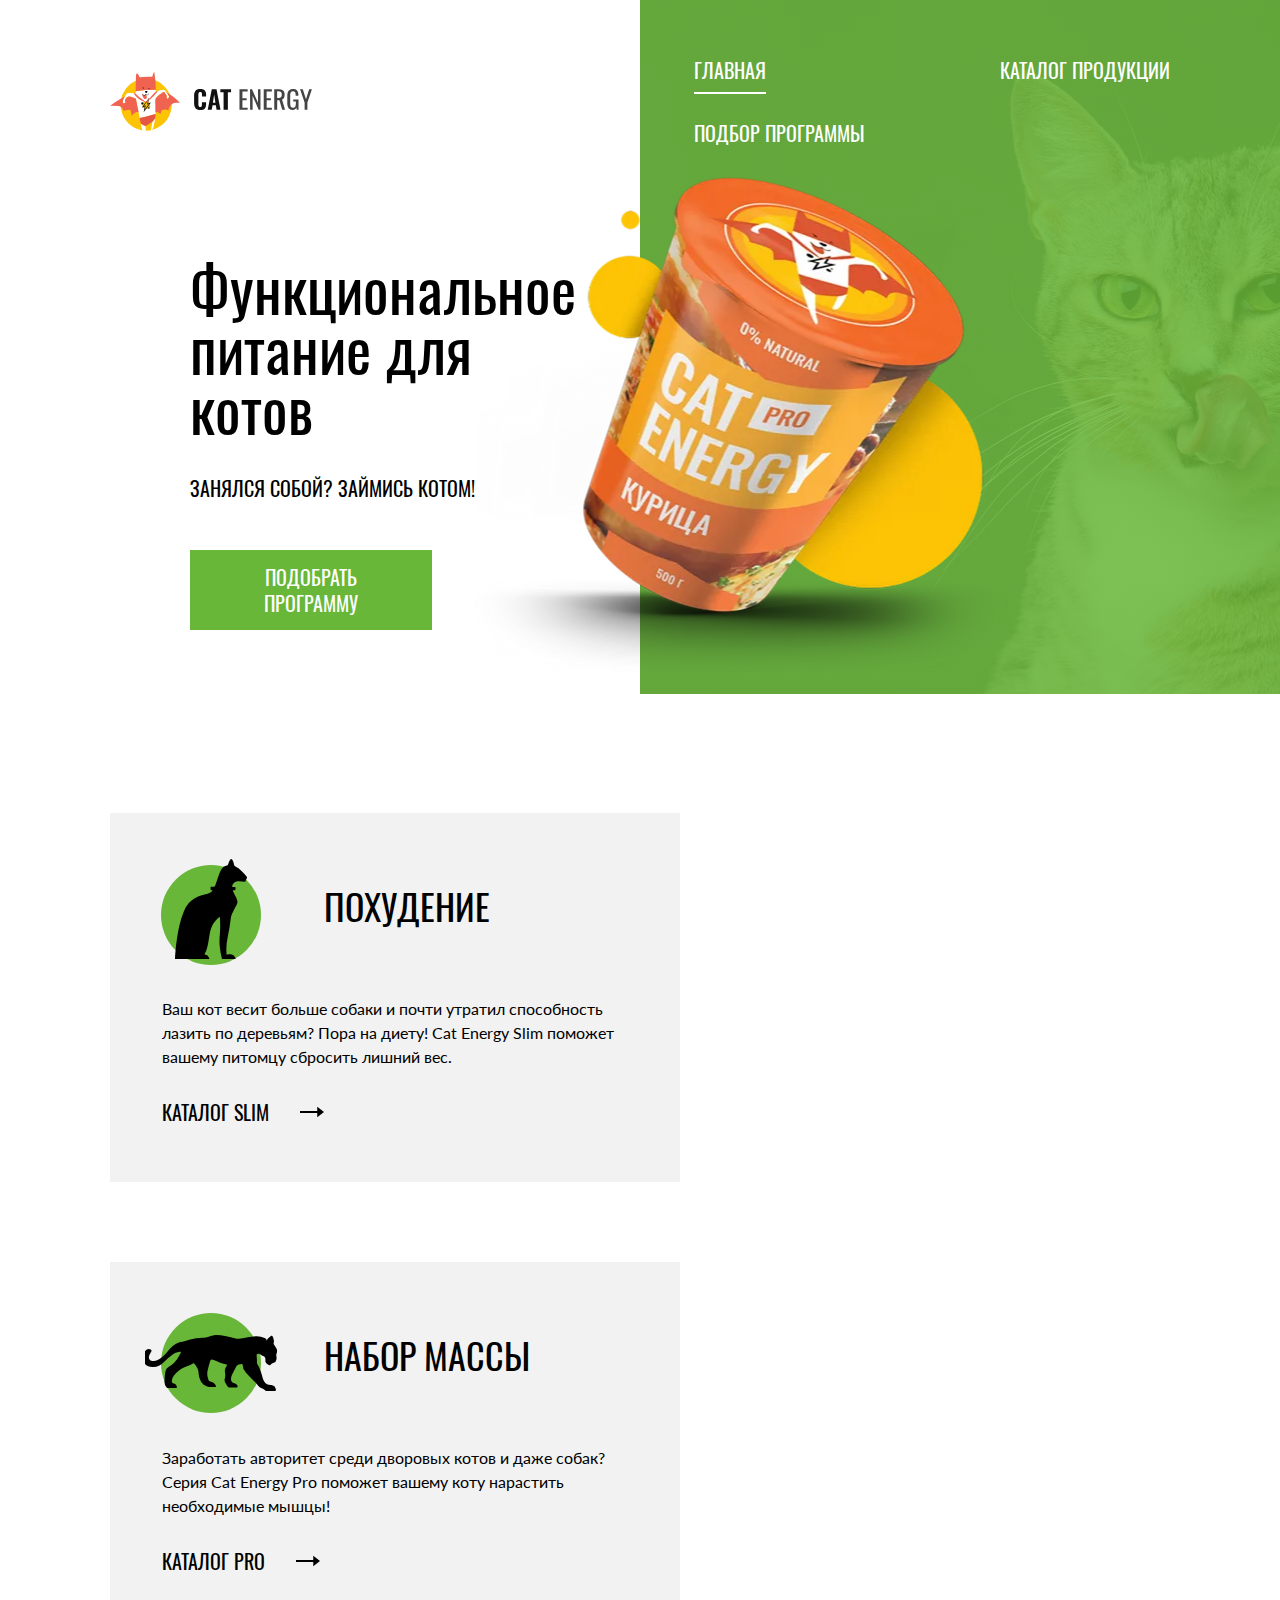
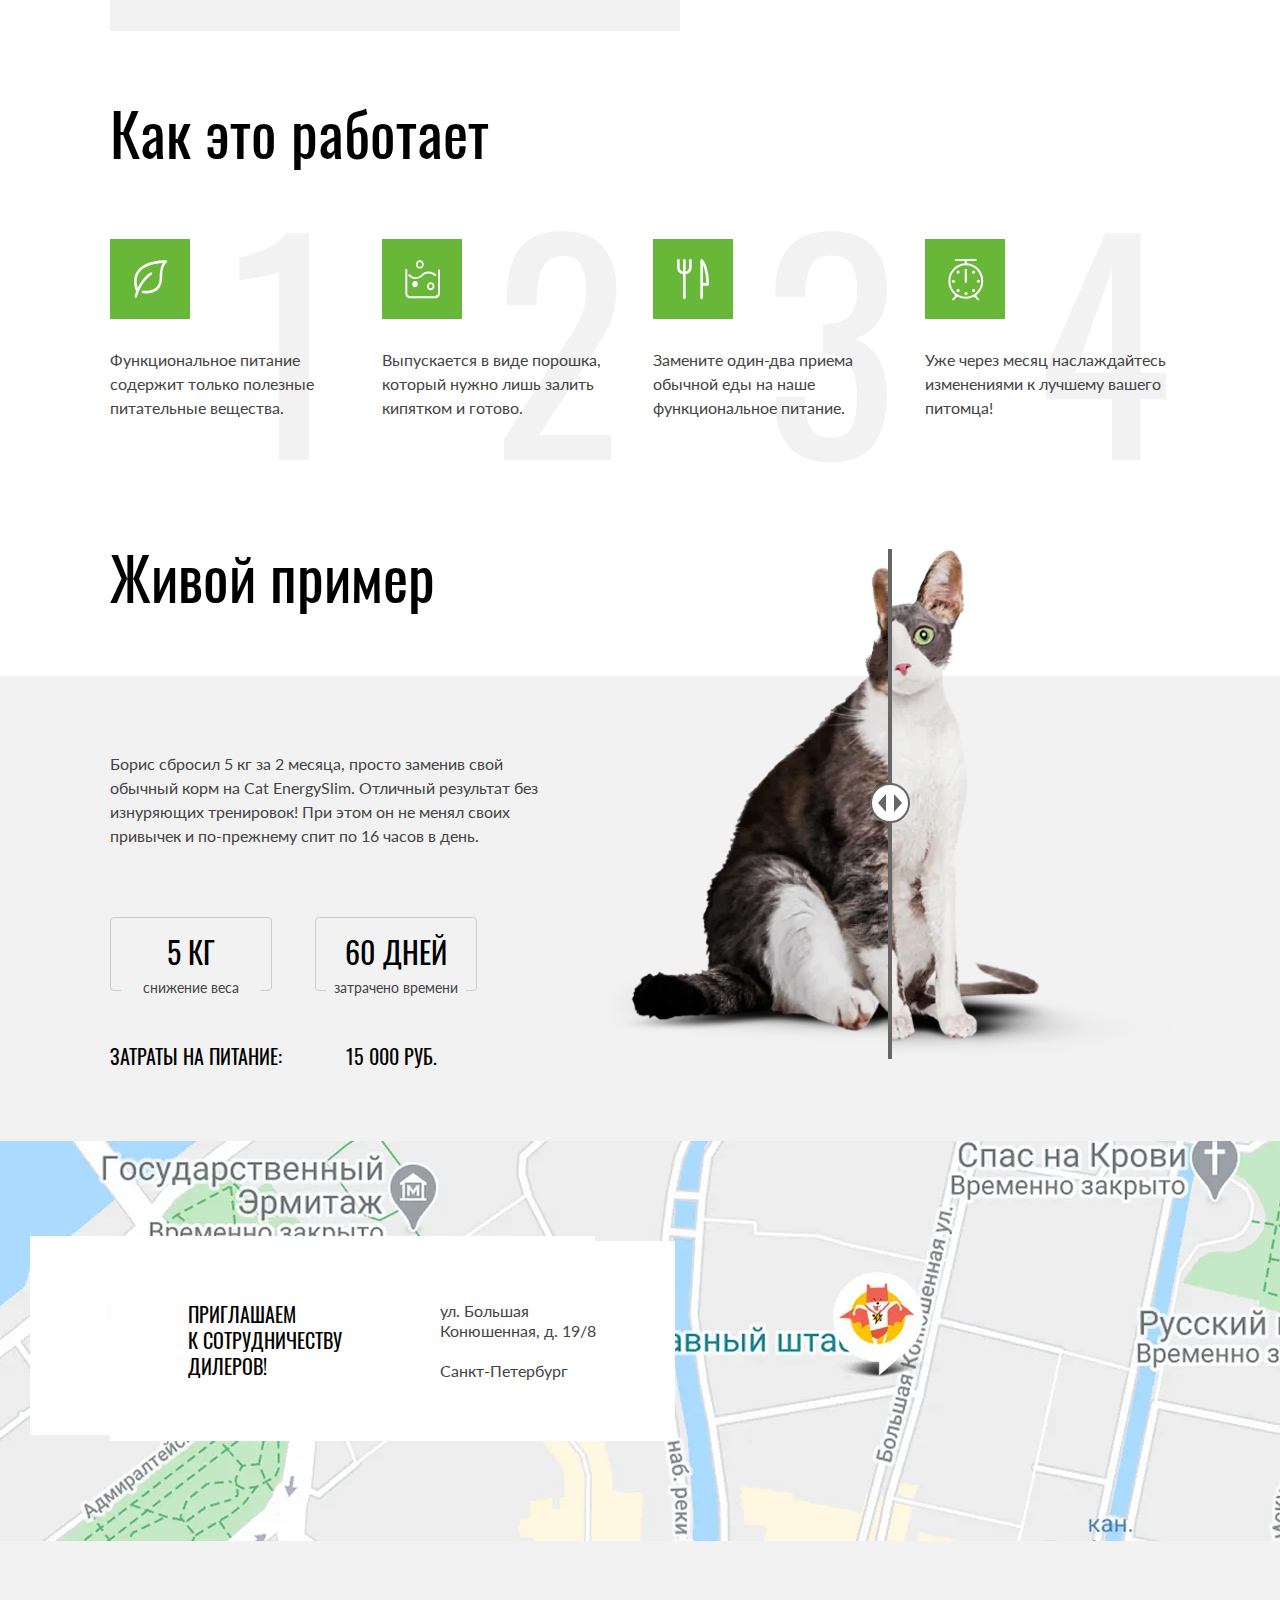
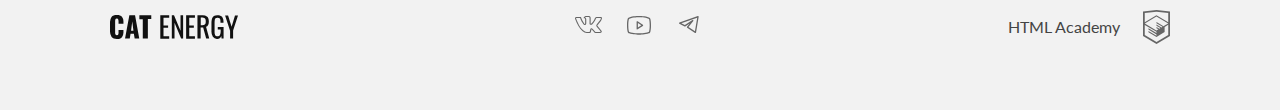
==== commit a14192be: "Deploying to gh-pages from @ Shoha12/2603893-cat-energy-1@30b1f39d6e1398e696f8dccadb584db76839235f 🚀" ====
--- a/index.html
+++ b/index.html
@@ -1 +1 @@
-<!DOCTYPE html><html class="page" lang="ru"><head><meta charset="UTF-8"><title>Кэт Энэрджи</title><meta name="viewport" content="width=device-width,initial-scale=1"><link rel="icon" href="favicon.ico"><link rel="icon" href="favicons/icon.svg.svg" type="image/svg+xml"><link rel="apple-touch-icon" href="favicons/apple.png"><link rel="manifest" href="manifest.webmanifest"><link rel="stylesheet" href="styles/styles.css"><script src="scripts/index.js" defer="defer"></script></head><body class="page__body"><header class="main-header"><div class="main-header__container"><a class="main-header__logo logo" href="index.html"><picture><source media="(min-width:1220px)" width="70" height="59" type="image/svg+xml" srcset="images/logo_pic.svg"><source media="(min-width:708px)" width="60" height="50" type="image/svg+xml" srcset="images/logo_pic.svg"><img class="logo__pic" src="images/logo-mobile.svg" alt="Логотип Кэт Энерджи" width="33" height="38"></picture><picture><source media="(min-width:1220px)" width="118" height="21" type="image/svg+xml" srcset="images/logo_text.svg"><source media="(min-width:708px)" width="101" height="18" type="image/svg+xml" srcset="images/logo_text.svg"><img class="logo__text" src="images/logo-mobile-text.svg" alt="Текст логотипа" width="101" height="18"></picture></a><div class="hamburger"><span class="visually-hidden">Открыть меню</span> <span></span> <span></span> <span></span></div></div><nav class="main-nav"><ul class="main-nav__list site-list"><li class="site-list__item"><a class="site-list__link site-list__link--current" href="index.html">главная</a></li><li class="site-list__item"><a class="site-list__link" href="catalog.html">Каталог продукции</a></li><li class="site-list__item"><a class="site-list__link" href="#">подбор программы</a></li></ul></nav></header><main class="main-container"><section class="main-container__promo promo"><div class="promo__wrapper"><h1 class="promo__title main-title">Функциональное питание для котов</h1><p class="promo__slogan">Занялся собой? Займись котом</p><picture><source media="(min-width:1220px)" width="552" height="499" type="image/jpeg" srcset="images/index-can-desktop@1x.webp, images/index-can-desktop@2x.webp 2x"><source media="(min-width:768px)" width="708" height="609" type="image/jpeg" srcset="images/index-can-tablet@1x.webp, images/index-can-tablet@2x.webp 2x"><img class="promo__img" src="images/index-can-mobile@1x.webp" srcset="images/index-can-mobile@2x.webp 2x" width="280" height="270" alt="Банка Кэт Энерджи с курицей"></picture><button class="promo__button button" type="button"><span class="button-text">подобрать программу</span></button></div></section><section class="main-container__category category"><h2 class="visually-hidden">Категория продуктов</h2><div class="category__wrapper"><ul class="category__list"><li class="category__item category__item--slim"><h3 class="category__title">похудение</h3><p class="category__description basic-description">Ваш кот весит больше собаки и почти утратил способность лазить по деревьям? Пора на диету! Cat Energy Slim поможет вашему питомцу сбросить лишний вес.</p><a class="category__link" href="#">каталог slim</a></li><li class="category__item category__item--gain"><h3 class="category__title">набор массы</h3><p class="category__description basic-description">Заработать авторитет среди дворовых котов и даже собак? Серия Cat Energy Pro поможет вашему коту нарастить необходимые мышцы!</p><a class="category__link" href="#">каталог pro</a></li></ul></div></section><section class="main-container__steps steps"><div class="steps__wrapper"><h2 class="steps__title main-title main-title-additional">Как это работает</h2><ol class="steps__list"><li class="steps__item steps__item--leaf"><p class="steps__description basic-description">Функциональное питание содержит только полезные питательные вещества.</p><span class="steps__number steps__number--first">1</span></li><li class="steps__item steps__item--powder"><p class="steps__description basic-description">Выпускается в виде порошка, который нужно лишь залить кипятком и готово.</p><span class="steps__number">2</span></li><li class="steps__item steps__item--food"><p class="steps__description basic-description">Замените один-два приема обычной еды на наше функциональное питание.</p><span class="steps__number">3</span></li><li class="steps__item steps__item--time"><p class="steps__description basic-description">Уже через месяц наслаждайтесь изменениями к лучшему вашего питомца!</p><span class="steps__number">4</span></li></ol></div></section><section class="main-container__transformation transformation"><h2 class="transformation__title main-title main-title-additional">Живой пример</h2><div class="transformation__wrapper"><p class="transformation__description basic-description">Борис сбросил 5 кг за 2 месяца, просто заменив свой обычный корм на Cat Energy<br>Slim. Отличный результат без изнуряющих тренировок! При этом он не менял своих привычек и по-прежнему спит по 16 часов в день.</p><div class="transformation__block"><div class="transformation__container"><figure class="transformation__info"><span class="transformation__example">5 КГ</span><figcaption class="transformation__result">снижение веса</figcaption></figure><figure class="transformation__info"><span class="transformation__example">60 ДНЕЙ</span><figcaption class="transformation__result">затрачено времени</figcaption></figure></div><div class="transformation__holder"><p class="transformation__text">Затраты на питание:</p><p class="transformation__text transformation__text--end">15 000 РУБ.</p></div></div></div><div class="main-container__slider slider"><div class="slider__wrapper"><ul class="slider__images"><li class="slider__image slider__image--before"><picture><source media="(min-width:1200px)" type="image/webp" srcset="images/slidercat-before-tablet@1x.webp, images/slidercat-before-tablet@2x.webp 2x" width="560" height="512"><source media="(min-width:768px)" type="image/webp" srcset="images/slidercat-before-tablet@1x.webp, images/slidercat-before-tablet@2x.webp 2x" width="560" height="512"><img class="slider__before" src="images/slidercat-before-mobile@1x.webp" srcset="images/slidercat-before-mobile@2x.webp" alt="Кот до приема cat Energy" width="280" height="256"></picture></li><li class="slider__image slider__image--after"><picture><source media="(min-width:1200px)" type="image/webp" srcset="images/slidercat-after-tablet@1x.webp, images/slidercat-after-tablet@2x.webp 2x" width="560" height="512"><source media="(min-width:768px)" type="image/webp" srcset="images/slidercat-after-tablet@1x.webp, images/slidercat-after-tablet@2x.webp 2x" width="560" height="512"><img class="slider__after" src="images/slidercat-after-mobile@1x.webp" srcset="images/slidercat-after-mobile@2x.webp" alt="Кот после приема cat Energy" width="280" height="256"></picture></li></ul><div class="slider__input"><button class="slider__button" type="button"><span class="visually-hidden">Посмотреть изменения</span></button></div></div></div></section><section class="main-container__map map"><h2 class="visually-hidden">Карта</h2><div class="map__wrapper"><div class="map__adress adress"><span class="adress__text">приглашаем<br>к сотрудничеству дилеров!</span> <span class="adress__description basic-description">ул. Большая Конюшенная, д. 19/8 Санкт-Петербург</span></div><iframe class="map__res" src="https://www.google.com/maps/embed?pb=!1m18!1m12!1m3!1d1998.6036257261267!2d30.320467112943575!3d59.93871916198889!2m3!1f0!2f0!3f0!3m2!1i1024!2i768!4f13.1!3m3!1m2!1s0x4696310fca145cc1%3A0x42b32648d8238007!2z0JHQvtC70YzRiNCw0Y8g0JrQvtC90Y7RiNC10L3QvdCw0Y8g0YPQuy4sIDE5LzgsINCh0LDQvdC60YIt0J_QtdGC0LXRgNCx0YPRgNCzLCDQoNC-0YHRgdC40Y8sIDE5MTE4Ng!5e0!3m2!1sru!2slv!4v1741600348373!5m2!1sru!2slv" style="border:0;" allowfullscreen="" loading="lazy" referrerpolicy="no-referrer-when-downgrade"></iframe></div></section></main><footer class="main-footer"><div class="main-footer__wrapper"><a class="main-footer__logo" href="#"><img class="main-footer__logo-icon" src="images/footer-logo.svg" alt="Кэт Энерджи логотип" width="128" height="24"></a><div class="main-footer__social social"><ul class="social__list"><li class="social__item"><a class="social__link" href="#"><span class="visually-hidden">Вконтакте</span> <svg class="social__link-icon" width="27" height="17" viewBox="0 0 27 17" xmlns="http://www.w3.org/2000/svg"><path d="M0 2.33876C0 1.48373 0.515103 1.02268 1.54531 0.955621L5.51515 0.980769C5.78158 0.980769 5.95921 1.10651 6.04802 1.35799C6.45655 2.61538 6.91392 3.70094 7.42014 4.61465C7.92637 5.52835 8.58801 6.58038 9.40507 7.77071C9.47611 7.9216 9.59157 7.99704 9.75143 7.99704C9.87576 7.99704 9.97345 7.93836 10.0445 7.82101L10.1244 7.54438L10.1511 3.19379C10.1511 2.89201 10.0756 2.69083 9.92461 2.59024C9.77363 2.48965 9.49388 2.4142 9.08535 2.36391C8.76563 2.31361 8.60577 2.12919 8.60577 1.81065C8.60577 1.74359 8.61465 1.69329 8.63241 1.65976C9.00542 0.57002 10.0711 0.0251479 11.8296 0.0251479L13.3216 0C13.9966 0 14.5561 0.15927 15.0001 0.477811C15.4442 0.796351 15.6662 1.29931 15.6662 1.98669V7.69527C15.7906 7.77909 15.906 7.82101 16.0126 7.82101C16.279 7.82101 16.5099 7.67012 16.7053 7.36834C18.6592 4.78649 19.716 3.05966 19.8759 2.18787C19.8759 2.1711 19.8936 2.12919 19.9291 2.06213C20.0535 1.81065 20.2577 1.5927 20.5419 1.40828C20.8261 1.22387 21.0748 1.09813 21.288 1.03107C21.359 0.997535 21.4389 0.980769 21.5277 0.980769H25.6574L25.9239 1.00592C26.2791 1.00592 26.5544 1.16519 26.7498 1.48373C26.8209 1.58432 26.8697 1.69329 26.8964 1.81065C26.923 1.92801 26.9408 2.04536 26.9496 2.16272C26.9585 2.28008 26.963 2.34714 26.963 2.36391V2.53994C26.8386 3.22732 26.5233 3.9608 26.0171 4.74038C25.5109 5.51997 24.867 6.36243 24.0855 7.26775C23.304 8.17308 22.8155 8.76825 22.6201 9.05326C22.4603 9.25444 22.3803 9.43886 22.3803 9.60651C22.3803 9.74063 22.4514 9.89152 22.5935 10.0592L26.4834 14.6864C26.6965 14.9546 26.8031 15.248 26.8031 15.5666C26.8031 15.9522 26.6432 16.2707 26.3235 16.5222C26.0038 16.7737 25.6219 16.9162 25.1779 16.9497L24.7249 16.9749H20.6752C20.6574 16.9749 20.6219 16.979 20.5686 16.9874C20.5153 16.9958 20.4798 17 20.462 17C20.0712 17 19.7071 16.8407 19.3696 16.5222C19.2453 16.3881 18.4105 15.3989 16.8652 13.5547C16.7764 13.4374 16.652 13.3284 16.4922 13.2278C16.4211 13.4961 16.3279 13.8817 16.2124 14.3846C16.097 14.8876 16.0126 15.248 15.9593 15.466L15.8794 15.8935C15.7018 16.4803 15.3287 16.8323 14.7604 16.9497L14.3874 16.9749H11.7763C10.3021 16.9749 8.83224 16.3378 7.36686 15.0636C5.90148 13.7894 4.58264 12.1423 3.41034 10.122C2.23803 8.10182 1.14566 5.75049 0.133216 3.06805C0.0444054 2.8501 0 2.607 0 2.33876ZM16.0126 8.85207C15.6396 8.85207 15.3021 8.75567 15.0001 8.56287C14.6982 8.37007 14.5472 8.10602 14.5472 7.77071V1.98669C14.5472 1.65138 14.4584 1.41248 14.2808 1.26997C14.1032 1.12747 13.7923 1.05621 13.3483 1.05621L11.8296 1.10651C11.0658 1.10651 10.4886 1.23225 10.0978 1.48373C10.8793 1.8358 11.2701 2.40582 11.2701 3.19379V7.61982C11.2346 8.03895 11.0569 8.38683 10.7372 8.66346C10.4175 8.94009 10.0623 9.0784 9.6715 9.0784C9.13863 9.0784 8.7301 8.83531 8.44591 8.34911C7.06046 6.37081 6.03025 4.4931 5.35529 2.71598L5.1155 2.06213L1.57195 2.03698C1.34104 2.03698 1.21227 2.04956 1.18562 2.0747C1.15898 2.09985 1.14566 2.1711 1.14566 2.28846C1.14566 2.43935 1.16342 2.59862 1.19895 2.76627L1.75845 4.17456C3.25048 7.81262 4.87127 10.6795 6.62085 12.7751C8.37042 14.8708 10.0889 15.9186 11.7763 15.9186H14.4406C14.5472 15.9186 14.6271 15.8893 14.6804 15.8306C14.7337 15.7719 14.7781 15.6588 14.8136 15.4911L14.8669 15.2396L15.3732 13.0266C15.5152 12.7249 15.6396 12.5237 15.7462 12.4231C15.9415 12.2387 16.1725 12.1465 16.4389 12.1465C16.8652 12.1465 17.3003 12.3895 17.7444 12.8757L20.0091 15.5917C20.1512 15.8097 20.3022 15.9186 20.462 15.9186H24.8581C25.391 15.9186 25.6574 15.7929 25.6574 15.5414C25.6574 15.4576 25.6308 15.3738 25.5775 15.2899L21.7142 10.7382C21.4123 10.3861 21.2613 10.0089 21.2613 9.60651C21.2613 9.20414 21.4034 8.81854 21.6876 8.4497C21.9185 8.1144 22.367 7.55695 23.0331 6.77737C23.6992 5.99778 24.2809 5.26849 24.7782 4.5895C25.2756 3.9105 25.6042 3.29438 25.764 2.74112L25.8439 2.4142C25.8262 2.38067 25.8173 2.32618 25.8173 2.25074C25.8173 2.1753 25.8084 2.11243 25.7907 2.06213H21.6077C21.3412 2.16272 21.1281 2.31361 20.9682 2.51479L20.8084 2.9926C20.3643 4.14941 19.2009 5.93491 17.3181 8.34911C16.9451 8.68442 16.5099 8.85207 16.0126 8.85207Z"/></svg></a></li><li class="social__item"><a class="social__link" href="#"><span class="visually-hidden">Ютуб</span> <svg class="social__link-icon" width="24" height="19" viewBox="0 0 24 19" xmlns="http://www.w3.org/2000/svg"><path d="M15.8509 8.79275L10.6145 5.30184C10.5159 5.23691 10.4016 5.19985 10.2837 5.19459C10.1657 5.18934 10.0486 5.21608 9.94459 5.27198C9.84061 5.32789 9.75368 5.41087 9.69302 5.51215C9.63236 5.61343 9.60022 5.72924 9.6 5.84729V12.8291C9.60013 12.9481 9.6327 13.0648 9.69421 13.1667C9.75572 13.2686 9.84384 13.3518 9.94909 13.4073C10.0524 13.4631 10.1691 13.4895 10.2864 13.4837C10.4037 13.478 10.5172 13.4402 10.6145 13.3746L15.8509 9.88366C15.9409 9.82395 16.0148 9.7429 16.0658 9.64772C16.1169 9.55255 16.1436 9.44621 16.1436 9.3382C16.1436 9.23019 16.1169 9.12385 16.0658 9.02868C16.0148 8.93351 15.9409 8.85245 15.8509 8.79275ZM10.9091 11.6073V7.06911L14.3127 9.3382L10.9091 11.6073ZM23.3891 3.04366C23.2942 2.67547 23.1131 2.33511 22.8609 2.05061C22.6086 1.76611 22.2924 1.54561 21.9382 1.40729C18.2182 -0.0217993 12.2509 1.91553e-05 12 1.91553e-05C11.7491 1.91553e-05 5.78182 -0.0217993 2.06182 1.40729C1.70764 1.54561 1.3914 1.76611 1.13914 2.05061C0.886889 2.33511 0.705838 2.67547 0.610909 3.04366C0.327273 4.11275 0 6.07638 0 9.3382C0 12.6 0.327273 14.5637 0.610909 15.6327C0.705838 16.0009 0.886889 16.3413 1.13914 16.6258C1.3914 16.9103 1.70764 17.1308 2.06182 17.2691C5.78182 18.6982 11.7491 18.6764 12 18.6764H12.0764C12.8291 18.6764 18.3927 18.6327 21.9382 17.2691C22.2924 17.1308 22.6086 16.9103 22.8609 16.6258C23.1131 16.3413 23.2942 16.0009 23.3891 15.6327C23.6727 14.5637 24 12.6 24 9.3382C24 6.07638 23.6727 4.11275 23.3891 3.04366ZM22.1236 15.3055C22.0807 15.472 21.999 15.6259 21.8853 15.7548C21.7715 15.8838 21.6289 15.984 21.4691 16.0473C17.9782 17.3891 12.0655 17.3673 12 17.3673C11.9345 17.3673 6.02182 17.3891 2.53091 16.0473C2.37107 15.984 2.22846 15.8838 2.11471 15.7548C2.00096 15.6259 1.91929 15.472 1.87636 15.3055C1.61455 14.3018 1.30909 12.4582 1.30909 9.3382C1.30909 6.2182 1.61455 4.37457 1.87636 3.37093C1.91929 3.20445 2.00096 3.05047 2.11471 2.92156C2.22846 2.79264 2.37107 2.69243 2.53091 2.62911C6.02182 1.28729 11.9345 1.30911 12 1.30911C12.0655 1.30911 17.9782 1.28729 21.4691 2.62911C21.6289 2.69243 21.7715 2.79264 21.8853 2.92156C21.999 3.05047 22.0807 3.20445 22.1236 3.37093C22.3855 4.37457 22.6909 6.2182 22.6909 9.3382C22.6909 12.4582 22.3855 14.3018 22.1236 15.3055Z"/></svg></a></li><li class="social__item"><a class="social__link" href="#"><span class="visually-hidden">Телеграмм</span> <svg class="social__link-icon" width="20" height="18" viewBox="0 0 20 18" xmlns="http://www.w3.org/2000/svg"><path fill-rule="evenodd" clip-rule="evenodd" d="M19.4608 0.152905C19.6393 0.302216 19.7255 0.534898 19.6872 0.764481L17.0611 16.5214C17.0244 16.7411 16.8789 16.9273 16.6745 17.0159C16.47 17.1045 16.2346 17.0833 16.0493 16.9597L8.17082 11.7074C8.01771 11.6054 7.91447 11.4437 7.88624 11.2619C7.858 11.08 7.90738 10.8947 8.02233 10.751L10.633 7.48773L6.27303 10.3944C6.077 10.525 5.82597 10.5407 5.61524 10.4353L0.362931 7.80915C0.127693 7.69153 -0.0146529 7.44488 0.00119976 7.18235C0.0170525 6.91983 0.188044 6.6921 0.435726 6.60364L18.8188 0.0382579C19.038 -0.0400244 19.2822 0.00359465 19.4608 0.152905ZM2.32626 7.32275L5.86168 9.09046L13.4231 4.0495C13.6925 3.86994 14.0525 3.91349 14.2712 4.1521C14.49 4.3907 14.5022 4.75314 14.3 5.00591L9.49502 11.0121L15.9328 15.3039L18.2083 1.65058L2.32626 7.32275Z"/></svg></a></li></ul></div><div class="main-footer__autor autor"><a class="autor__link" href="#"><span class="autor__link-text">HTML Academy</span> <svg class="autor__link-img" width="27" height="34" viewBox="0 0 27 34" xmlns="http://www.w3.org/2000/svg"><path d="M13.6426 0.0157537L13.5 0L0 1.40733V26.0129L13.5 34L27 26.0129V1.40733L13.6426 0.0157537ZM25.2344 25.0151L13.5 31.9573L1.76561 25.0151V14.9293L13.4507 21.8451L13.4701 23.0984L5.45351 18.3548L5.44295 19.5801L13.4894 24.3885L13.5088 25.675L5.46408 20.9174L5.45351 22.1427L13.5 26.9511L21.6239 22.1182V20.8929V16.909L25.2432 14.7595L25.2344 25.0151ZM25.2344 13.4519L22.0147 15.3319L20.5325 16.2071L13.4666 12.0201L13.456 13.2454L19.4957 16.818L19.4429 16.8495L19.3126 16.9247L18.4536 17.4166L13.4666 14.4689L13.456 15.6942L17.3921 18.0222L16.4591 18.6314L16.438 18.6436L13.4666 16.902L13.456 18.1273L15.4029 19.2615L13.4155 20.4483L1.7973 13.5762L13.4349 6.61831L25.2344 13.4519ZM25.2344 12.2266L13.4401 5.31075L1.76561 12.2196V2.9897L13.5 1.76442L25.2344 2.9897V12.2266Z"/></svg></a></div></div></footer></body></html>+<!DOCTYPE html><html class="page" lang="ru"><head><meta charset="UTF-8"><title>Кэт Энэрджи</title><meta name="viewport" content="width=device-width,initial-scale=1"><link rel="icon" href="favicon.ico"><link rel="icon" href="favicons/icon.svg.svg" type="image/svg+xml"><link rel="apple-touch-icon" href="favicons/apple.png"><link rel="manifest" href="manifest.webmanifest"><link rel="stylesheet" href="styles/styles.css"></head><body class="page__body"><div class="page__container"><header class="main-header"><div class="main-header__container"><a class="main-header__logo logo" href="index.html"><picture><source media="(min-width:1220px)" width="70" height="59" type="image/svg+xml" srcset="images/logo_pic.svg"><source media="(min-width:708px)" width="60" height="50" type="image/svg+xml" srcset="images/logo_pic.svg"><img class="logo__pic" src="images/logo-mobile.svg" alt="Логотип Кэт Энерджи" width="33" height="38"></picture><picture><source media="(min-width:1220px)" width="118" height="21" type="image/svg+xml" srcset="images/logo_text.svg"><source media="(min-width:708px)" width="101" height="18" type="image/svg+xml" srcset="images/logo_text.svg"><img class="logo__text" src="images/logo-mobile-text.svg" alt="Текст логотипа" width="101" height="18"></picture></a><div class="hamburger"><span class="visually-hidden">Открыть меню</span> <span></span> <span></span> <span></span></div></div><nav class="main-nav"><ul class="main-nav__list site-list"><li class="site-list__item"><a class="site-list__link site-list__link--current" href="index.html">главная</a></li><li class="site-list__item"><a class="site-list__link" href="catalog.html">Каталог продукции</a></li><li class="site-list__item"><a class="site-list__link" href="programs.html">подбор программы</a></li></ul></nav></header><main class="main-container"><section class="main-container__promo promo"><div class="promo__wrapper"><h1 class="promo__title main-title">Функциональное питание для котов</h1><p class="promo__slogan">Занялся собой? Займись котом!</p><picture><source media="(min-width:1220px)" width="552" height="499" type="image/jpeg" srcset="images/index-can-desktop@1x.webp, images/index-can-desktop@2x.webp 2x"><source media="(min-width:768px)" width="708" height="609" type="image/jpeg" srcset="images/index-can-tablet@1x.webp, images/index-can-tablet@2x.webp 2x"><img class="promo__img" src="images/index-can-mobile@1x.webp" srcset="images/index-can-mobile@2x.webp 2x" width="280" height="270" alt="Банка Кэт Энерджи с курицей"></picture><button class="promo__button button" type="button"><span class="button-text">подобрать программу</span></button></div></section><section class="main-container__category category"><h2 class="visually-hidden">Категория продуктов</h2><div class="category__wrapper"><ul class="category__list"><li class="category__item category__item--slim"><h3 class="category__title">похудение</h3><p class="category__description basic-description">Ваш кот весит больше собаки и почти утратил способность лазить по деревьям? Пора на диету! Cat Energy Slim поможет вашему питомцу сбросить лишний вес.</p><a class="category__link" href="#">каталог slim</a></li><li class="category__item category__item--gain"><h3 class="category__title">набор массы</h3><p class="category__description basic-description">Заработать авторитет среди дворовых котов и даже собак? Серия Cat Energy Pro поможет вашему коту нарастить необходимые мышцы!</p><a class="category__link" href="#">каталог pro</a></li></ul></div></section><section class="main-container__steps steps"><div class="steps__wrapper"><h2 class="steps__title main-title main-title-additional">Как это работает</h2><ol class="steps__list"><li class="steps__item steps__item--leaf"><p class="steps__description basic-description">Функциональное питание содержит только полезные питательные вещества.</p><span class="steps__number steps__number--first">1</span></li><li class="steps__item steps__item--powder"><p class="steps__description basic-description">Выпускается в виде порошка, который нужно лишь залить кипятком и готово.</p><span class="steps__number">2</span></li><li class="steps__item steps__item--food"><p class="steps__description basic-description">Замените один-два приема обычной еды на наше функциональное питание.</p><span class="steps__number">3</span></li><li class="steps__item steps__item--time"><p class="steps__description basic-description">Уже через месяц наслаждайтесь изменениями к лучшему вашего питомца!</p><span class="steps__number">4</span></li></ol></div></section><section class="main-container__transformation transformation"><div class="transformation__wrapper"><h2 class="transformation__title main-title main-title-additional">Живой пример</h2><p class="transformation__description basic-description">Борис сбросил 5 кг за 2 месяца, просто заменив свой обычный корм на Cat Energy<br>Slim. Отличный результат без изнуряющих тренировок! При этом он не менял своих привычек и по-прежнему спит по 16 часов в день.</p><div class="transformation__block"><div class="transformation__container"><figure class="transformation__info"><span class="transformation__example">5 КГ</span><figcaption class="transformation__result">снижение веса</figcaption></figure><figure class="transformation__info"><span class="transformation__example">60 ДНЕЙ</span><figcaption class="transformation__result">затрачено времени</figcaption></figure></div><div class="transformation__holder"><p class="transformation__text">Затраты на питание:</p><p class="transformation__text transformation__text--end">15 000 РУБ.</p></div></div></div><div class="main-container__slider slider"><div class="slider__wrapper"><ul class="slider__images"><li class="slider__image slider__image--before"><picture><source media="(min-width:1200px)" type="image/webp" srcset="images/slidercat-before-tablet@1x.webp, images/slidercat-before-tablet@2x.webp 2x" width="560" height="512"><source media="(min-width:768px)" type="image/webp" srcset="images/slidercat-before-tablet@1x.webp, images/slidercat-before-tablet@2x.webp 2x" width="560" height="512"><img class="slider__before" src="images/slidercat-before-mobile@1x.webp" srcset="images/slidercat-before-mobile@2x.webp" alt="Кот до приема cat Energy" width="280" height="256"></picture></li><li class="slider__image slider__image--after"><picture><source media="(min-width:1200px)" type="image/webp" srcset="images/slidercat-after-tablet@1x.webp, images/slidercat-after-tablet@2x.webp 2x" width="560" height="512"><source media="(min-width:768px)" type="image/webp" srcset="images/slidercat-after-tablet@1x.webp, images/slidercat-after-tablet@2x.webp 2x" width="560" height="512"><img class="slider__after" src="images/slidercat-after-mobile@1x.webp" srcset="images/slidercat-after-mobile@2x.webp" alt="Кот после приема cat Energy" width="280" height="256"></picture></li></ul><div class="slider__input"><button class="slider__button" type="button"><span class="visually-hidden">Посмотреть изменения</span></button></div></div></div></section><section class="main-container__map map"><h2 class="visually-hidden">Карта</h2><div class="map__wrapper"><div class="map__adress adress"><span class="adress__text">приглашаем<br>к сотрудничеству дилеров!</span><div class="adress__info"><span class="adress__description basic-description">ул. Большая Конюшенная, д. 19/8</span> <span class="adress__city">Санкт-Петербург</span></div></div><div class="map__field" id="map" style="width:100%;"></div></div></section></main><footer class="main-footer"><div class="main-footer__wrapper"><a class="main-footer__logo" href="#"><img class="main-footer__logo-icon" src="images/footer-logo.svg" alt="Кэт Энерджи логотип" width="128" height="24"></a><div class="main-footer__social social"><ul class="social__list"><li class="social__item"><a class="social__link" href="#"><span class="visually-hidden">Вконтакте</span> <svg class="social__link-icon" width="27" height="17" viewBox="0 0 27 17" xmlns="http://www.w3.org/2000/svg"><path d="M0 2.33876C0 1.48373 0.515103 1.02268 1.54531 0.955621L5.51515 0.980769C5.78158 0.980769 5.95921 1.10651 6.04802 1.35799C6.45655 2.61538 6.91392 3.70094 7.42014 4.61465C7.92637 5.52835 8.58801 6.58038 9.40507 7.77071C9.47611 7.9216 9.59157 7.99704 9.75143 7.99704C9.87576 7.99704 9.97345 7.93836 10.0445 7.82101L10.1244 7.54438L10.1511 3.19379C10.1511 2.89201 10.0756 2.69083 9.92461 2.59024C9.77363 2.48965 9.49388 2.4142 9.08535 2.36391C8.76563 2.31361 8.60577 2.12919 8.60577 1.81065C8.60577 1.74359 8.61465 1.69329 8.63241 1.65976C9.00542 0.57002 10.0711 0.0251479 11.8296 0.0251479L13.3216 0C13.9966 0 14.5561 0.15927 15.0001 0.477811C15.4442 0.796351 15.6662 1.29931 15.6662 1.98669V7.69527C15.7906 7.77909 15.906 7.82101 16.0126 7.82101C16.279 7.82101 16.5099 7.67012 16.7053 7.36834C18.6592 4.78649 19.716 3.05966 19.8759 2.18787C19.8759 2.1711 19.8936 2.12919 19.9291 2.06213C20.0535 1.81065 20.2577 1.5927 20.5419 1.40828C20.8261 1.22387 21.0748 1.09813 21.288 1.03107C21.359 0.997535 21.4389 0.980769 21.5277 0.980769H25.6574L25.9239 1.00592C26.2791 1.00592 26.5544 1.16519 26.7498 1.48373C26.8209 1.58432 26.8697 1.69329 26.8964 1.81065C26.923 1.92801 26.9408 2.04536 26.9496 2.16272C26.9585 2.28008 26.963 2.34714 26.963 2.36391V2.53994C26.8386 3.22732 26.5233 3.9608 26.0171 4.74038C25.5109 5.51997 24.867 6.36243 24.0855 7.26775C23.304 8.17308 22.8155 8.76825 22.6201 9.05326C22.4603 9.25444 22.3803 9.43886 22.3803 9.60651C22.3803 9.74063 22.4514 9.89152 22.5935 10.0592L26.4834 14.6864C26.6965 14.9546 26.8031 15.248 26.8031 15.5666C26.8031 15.9522 26.6432 16.2707 26.3235 16.5222C26.0038 16.7737 25.6219 16.9162 25.1779 16.9497L24.7249 16.9749H20.6752C20.6574 16.9749 20.6219 16.979 20.5686 16.9874C20.5153 16.9958 20.4798 17 20.462 17C20.0712 17 19.7071 16.8407 19.3696 16.5222C19.2453 16.3881 18.4105 15.3989 16.8652 13.5547C16.7764 13.4374 16.652 13.3284 16.4922 13.2278C16.4211 13.4961 16.3279 13.8817 16.2124 14.3846C16.097 14.8876 16.0126 15.248 15.9593 15.466L15.8794 15.8935C15.7018 16.4803 15.3287 16.8323 14.7604 16.9497L14.3874 16.9749H11.7763C10.3021 16.9749 8.83224 16.3378 7.36686 15.0636C5.90148 13.7894 4.58264 12.1423 3.41034 10.122C2.23803 8.10182 1.14566 5.75049 0.133216 3.06805C0.0444054 2.8501 0 2.607 0 2.33876ZM16.0126 8.85207C15.6396 8.85207 15.3021 8.75567 15.0001 8.56287C14.6982 8.37007 14.5472 8.10602 14.5472 7.77071V1.98669C14.5472 1.65138 14.4584 1.41248 14.2808 1.26997C14.1032 1.12747 13.7923 1.05621 13.3483 1.05621L11.8296 1.10651C11.0658 1.10651 10.4886 1.23225 10.0978 1.48373C10.8793 1.8358 11.2701 2.40582 11.2701 3.19379V7.61982C11.2346 8.03895 11.0569 8.38683 10.7372 8.66346C10.4175 8.94009 10.0623 9.0784 9.6715 9.0784C9.13863 9.0784 8.7301 8.83531 8.44591 8.34911C7.06046 6.37081 6.03025 4.4931 5.35529 2.71598L5.1155 2.06213L1.57195 2.03698C1.34104 2.03698 1.21227 2.04956 1.18562 2.0747C1.15898 2.09985 1.14566 2.1711 1.14566 2.28846C1.14566 2.43935 1.16342 2.59862 1.19895 2.76627L1.75845 4.17456C3.25048 7.81262 4.87127 10.6795 6.62085 12.7751C8.37042 14.8708 10.0889 15.9186 11.7763 15.9186H14.4406C14.5472 15.9186 14.6271 15.8893 14.6804 15.8306C14.7337 15.7719 14.7781 15.6588 14.8136 15.4911L14.8669 15.2396L15.3732 13.0266C15.5152 12.7249 15.6396 12.5237 15.7462 12.4231C15.9415 12.2387 16.1725 12.1465 16.4389 12.1465C16.8652 12.1465 17.3003 12.3895 17.7444 12.8757L20.0091 15.5917C20.1512 15.8097 20.3022 15.9186 20.462 15.9186H24.8581C25.391 15.9186 25.6574 15.7929 25.6574 15.5414C25.6574 15.4576 25.6308 15.3738 25.5775 15.2899L21.7142 10.7382C21.4123 10.3861 21.2613 10.0089 21.2613 9.60651C21.2613 9.20414 21.4034 8.81854 21.6876 8.4497C21.9185 8.1144 22.367 7.55695 23.0331 6.77737C23.6992 5.99778 24.2809 5.26849 24.7782 4.5895C25.2756 3.9105 25.6042 3.29438 25.764 2.74112L25.8439 2.4142C25.8262 2.38067 25.8173 2.32618 25.8173 2.25074C25.8173 2.1753 25.8084 2.11243 25.7907 2.06213H21.6077C21.3412 2.16272 21.1281 2.31361 20.9682 2.51479L20.8084 2.9926C20.3643 4.14941 19.2009 5.93491 17.3181 8.34911C16.9451 8.68442 16.5099 8.85207 16.0126 8.85207Z"/></svg></a></li><li class="social__item"><a class="social__link" href="#"><span class="visually-hidden">Ютуб</span> <svg class="social__link-icon" width="24" height="19" viewBox="0 0 24 19" xmlns="http://www.w3.org/2000/svg"><path d="M15.8509 8.79275L10.6145 5.30184C10.5159 5.23691 10.4016 5.19985 10.2837 5.19459C10.1657 5.18934 10.0486 5.21608 9.94459 5.27198C9.84061 5.32789 9.75368 5.41087 9.69302 5.51215C9.63236 5.61343 9.60022 5.72924 9.6 5.84729V12.8291C9.60013 12.9481 9.6327 13.0648 9.69421 13.1667C9.75572 13.2686 9.84384 13.3518 9.94909 13.4073C10.0524 13.4631 10.1691 13.4895 10.2864 13.4837C10.4037 13.478 10.5172 13.4402 10.6145 13.3746L15.8509 9.88366C15.9409 9.82395 16.0148 9.7429 16.0658 9.64772C16.1169 9.55255 16.1436 9.44621 16.1436 9.3382C16.1436 9.23019 16.1169 9.12385 16.0658 9.02868C16.0148 8.93351 15.9409 8.85245 15.8509 8.79275ZM10.9091 11.6073V7.06911L14.3127 9.3382L10.9091 11.6073ZM23.3891 3.04366C23.2942 2.67547 23.1131 2.33511 22.8609 2.05061C22.6086 1.76611 22.2924 1.54561 21.9382 1.40729C18.2182 -0.0217993 12.2509 1.91553e-05 12 1.91553e-05C11.7491 1.91553e-05 5.78182 -0.0217993 2.06182 1.40729C1.70764 1.54561 1.3914 1.76611 1.13914 2.05061C0.886889 2.33511 0.705838 2.67547 0.610909 3.04366C0.327273 4.11275 0 6.07638 0 9.3382C0 12.6 0.327273 14.5637 0.610909 15.6327C0.705838 16.0009 0.886889 16.3413 1.13914 16.6258C1.3914 16.9103 1.70764 17.1308 2.06182 17.2691C5.78182 18.6982 11.7491 18.6764 12 18.6764H12.0764C12.8291 18.6764 18.3927 18.6327 21.9382 17.2691C22.2924 17.1308 22.6086 16.9103 22.8609 16.6258C23.1131 16.3413 23.2942 16.0009 23.3891 15.6327C23.6727 14.5637 24 12.6 24 9.3382C24 6.07638 23.6727 4.11275 23.3891 3.04366ZM22.1236 15.3055C22.0807 15.472 21.999 15.6259 21.8853 15.7548C21.7715 15.8838 21.6289 15.984 21.4691 16.0473C17.9782 17.3891 12.0655 17.3673 12 17.3673C11.9345 17.3673 6.02182 17.3891 2.53091 16.0473C2.37107 15.984 2.22846 15.8838 2.11471 15.7548C2.00096 15.6259 1.91929 15.472 1.87636 15.3055C1.61455 14.3018 1.30909 12.4582 1.30909 9.3382C1.30909 6.2182 1.61455 4.37457 1.87636 3.37093C1.91929 3.20445 2.00096 3.05047 2.11471 2.92156C2.22846 2.79264 2.37107 2.69243 2.53091 2.62911C6.02182 1.28729 11.9345 1.30911 12 1.30911C12.0655 1.30911 17.9782 1.28729 21.4691 2.62911C21.6289 2.69243 21.7715 2.79264 21.8853 2.92156C21.999 3.05047 22.0807 3.20445 22.1236 3.37093C22.3855 4.37457 22.6909 6.2182 22.6909 9.3382C22.6909 12.4582 22.3855 14.3018 22.1236 15.3055Z"/></svg></a></li><li class="social__item"><a class="social__link" href="#"><span class="visually-hidden">Телеграмм</span> <svg class="social__link-icon" width="20" height="18" viewBox="0 0 20 18" xmlns="http://www.w3.org/2000/svg"><path fill-rule="evenodd" clip-rule="evenodd" d="M19.4608 0.152905C19.6393 0.302216 19.7255 0.534898 19.6872 0.764481L17.0611 16.5214C17.0244 16.7411 16.8789 16.9273 16.6745 17.0159C16.47 17.1045 16.2346 17.0833 16.0493 16.9597L8.17082 11.7074C8.01771 11.6054 7.91447 11.4437 7.88624 11.2619C7.858 11.08 7.90738 10.8947 8.02233 10.751L10.633 7.48773L6.27303 10.3944C6.077 10.525 5.82597 10.5407 5.61524 10.4353L0.362931 7.80915C0.127693 7.69153 -0.0146529 7.44488 0.00119976 7.18235C0.0170525 6.91983 0.188044 6.6921 0.435726 6.60364L18.8188 0.0382579C19.038 -0.0400244 19.2822 0.00359465 19.4608 0.152905ZM2.32626 7.32275L5.86168 9.09046L13.4231 4.0495C13.6925 3.86994 14.0525 3.91349 14.2712 4.1521C14.49 4.3907 14.5022 4.75314 14.3 5.00591L9.49502 11.0121L15.9328 15.3039L18.2083 1.65058L2.32626 7.32275Z"/></svg></a></li></ul></div><div class="main-footer__autor autor"><a class="autor__link" href="https://htmlacademy.ru/intensive/adaptive"><span class="autor__link-text">HTML Academy</span> <svg class="autor__link-img" width="27" height="34" viewBox="0 0 27 34" xmlns="http://www.w3.org/2000/svg"><path d="M13.6426 0.0157537L13.5 0L0 1.40733V26.0129L13.5 34L27 26.0129V1.40733L13.6426 0.0157537ZM25.2344 25.0151L13.5 31.9573L1.76561 25.0151V14.9293L13.4507 21.8451L13.4701 23.0984L5.45351 18.3548L5.44295 19.5801L13.4894 24.3885L13.5088 25.675L5.46408 20.9174L5.45351 22.1427L13.5 26.9511L21.6239 22.1182V20.8929V16.909L25.2432 14.7595L25.2344 25.0151ZM25.2344 13.4519L22.0147 15.3319L20.5325 16.2071L13.4666 12.0201L13.456 13.2454L19.4957 16.818L19.4429 16.8495L19.3126 16.9247L18.4536 17.4166L13.4666 14.4689L13.456 15.6942L17.3921 18.0222L16.4591 18.6314L16.438 18.6436L13.4666 16.902L13.456 18.1273L15.4029 19.2615L13.4155 20.4483L1.7973 13.5762L13.4349 6.61831L25.2344 13.4519ZM25.2344 12.2266L13.4401 5.31075L1.76561 12.2196V2.9897L13.5 1.76442L25.2344 2.9897V12.2266Z"/></svg></a></div></div></footer></div><script src="https://api-maps.yandex.ru/2.1/?apikey=b741650d-aeca-472d-a761-ce8550b60bb1&lang=ru_RU" defer="defer"></script><script src="scripts/index.js" defer="defer"></script></body></html>--- a/styles/styles.css
+++ b/styles/styles.css
@@ -1 +1 @@
-@font-face{font-family:Lato;font-style:normal;font-weight:400;src:url(../fonts/lato/Lato-Regular.woff2)format("woff2");font-display:swap}@font-face{font-family:Oswald;font-style:normal;font-weight:400;src:url(../fonts/oswald/oswaldregular.woff2)format("woff2");font-display:swap}*,:after,:before{box-sizing:border-box;margin:0;padding:0}body{margin:0;padding:0;font-family:Oswald,sans-serif;font-size:14px;font-weight:400}.visually-hidden{white-space:nowrap;-webkit-clip-path:inset(100%);clip-path:inset(100%);clip:rect(0 0 0 0);border:0;width:1px;height:1px;margin:-1px;padding:0;position:absolute;overflow:hidden}.main-title{color:#000;font-size:36px;font-weight:400;line-height:36px}.main-title--additional{line-height:40px}@media (width>=708px){.main-title{font-size:60px;line-height:60px}}.basic-description{color:#444;font-family:Lato;font-size:14px;font-weight:400;line-height:18px}.basic-description--small{font-size:12px}@media (width>=708px){.basic-description{font-size:16px}}.hamburger{width:24px;height:24px;margin-left:auto;display:block}.hamburger span{background-color:#000;height:2px;margin-bottom:6px;transition:all .5s;display:block}.hamburger span:last-child{margin-bottom:0}.hamburger--active{width:18px;height:18px}.hamburger--active span{margin-bottom:-2px}.hamburger--active span:nth-child(2){transform:translateY(3px)rotate(-45deg)}.hamburger--active span:nth-child(3){display:none}.hamburger--active span:nth-child(4){transform:translateY(3px)rotate(45deg)}@media (width>=708px){.hamburger{display:none}}.button{color:#fff;text-transform:uppercase;cursor:pointer;background-color:#68b738;border:none;padding:10px 0;font-family:inherit;font-size:16px;line-height:20px}.button:hover{background-color:#5eaa2f}.button:active .button-text{opacity:.3}.main-header__container{align-items:center;padding:16px 20px 12px;display:flex}@media (width>=708px){.main-header__container{padding:0}.main-header{min-height:75px;padding:25px 30px;display:flex}}@media (width>=1220px){.main-header{background-color:#0000;align-items:center;padding:55px 110px 0}}.logo{align-items:center;display:flex}.logo:hover{opacity:.8}.logo:active{opacity:.6}.logo__text{margin-left:54px}@media (width>=708px){.logo__text{margin-left:13px}}@media (width>=1220px){.logo__text{margin-left:14px}}.logo__pic{display:flex}.main-nav{background-color:#fff;width:100%;position:absolute;top:-100%}.main-nav--active{z-index:2;top:65px}@media (width>=708px){.main-nav{align-self:center;width:436px;margin-left:auto;position:static}}@media (width>=1220px){.main-nav{z-index:5;background-color:#0000;width:476px}}.site-list{text-transform:uppercase;flex-flow:column wrap;margin:0;padding:0;font-size:20px;font-weight:400;line-height:20px;list-style-type:none;display:flex}@media (width>=708px){.site-list{gap:33px}}.site-list__item{border-top:1px solid #e6e6e6;justify-content:center;align-items:center;display:flex}@media (width>=708px){.site-list__item{border:none}}.site-list__link{color:#000;padding:22px 0 24px;text-decoration:none;display:inline-block;position:relative}.site-list__link:hover{opacity:.6}.site-list__link:active{opacity:.3}@media (width>=708px){.site-list__link{color:#000;padding:0}}@media (width>=1220px){.site-list__link{color:#fff;padding:0;font-size:20px;line-height:normal}}.site-list__link--current:before{content:"";background-color:#68b738;width:100%;height:2px;display:none;position:absolute;bottom:-6px}@media (width>=708px){.site-list__link--current:before{display:block;bottom:-9px}}@media (width>=1220px){.site-list__link--current:before{background-color:#fff}.site-list__link--catalog{color:#000}}@media (width>=708px){.site-list{flex-direction:row;justify-content:space-between;align-items:center;font-size:18px;font-weight:400;line-height:24px}}.main-container__wrapper{border-top:1px solid #d9d9d9;padding:27px 20px 41px}@media (width>=708px){.main-container__wrapper{border-top:none;padding:40px 30px 165px}}@media (width>=1220px){.main-container__wrapper{padding:74px 110px 165px}}.promo{background-color:#0000;background-image:linear-gradient(#68b738d9 0% 100%),url(../images/main-bg-mobile@1x.webp);background-position:0 0,0 0;background-repeat:no-repeat;background-size:100% 302px,100% 302px;background-attachment:scroll,scroll;background-origin:padding-box,padding-box;background-clip:border-box,border-box}@media (width>=708px){.promo{background:#fff;padding:0 30px}}@media (width>=1220px){.promo{padding:0 110px}.promo:after{content:"";z-index:2;background-color:#0000;background-image:linear-gradient(#68b738d9 0% 100%),url(../images/main-bg-desktop@1x.webp);background-position:100%,0%;background-repeat:no-repeat;background-size:cover,1040px 100%;background-attachment:scroll,scroll;background-origin:padding-box,padding-box;background-clip:border-box,border-box;width:50vw;height:694px;position:absolute;top:0;right:0}}.promo__wrapper{flex-direction:column;min-height:480px;padding:27px 20px 0;display:flex;position:relative}@media (width>=708px){.promo__wrapper{min-height:845px;padding:40px 0 0 90px}}@media (width>=1220px){.promo__wrapper{min-height:581px;padding:110px 0 0 80px}}.promo__img{position:absolute;top:167px;left:18px}@media (width>=708px){.promo__img{top:237px;left:1px}}@media (width>=1220px){.promo__img{z-index:3;top:29px;left:50%;transform:translate(-30%)}}.promo__title{color:#fff;text-align:center;margin-bottom:25px}@media (width>=708px){.promo__title{color:#000;text-align:left;width:416px;margin-bottom:40px}}@media (width>=1220px){.promo__title{z-index:4;width:416px}}.promo__slogan{color:#fff;text-transform:uppercase;text-align:center;font-size:14px;line-height:14px}@media (width>=708px){.promo__slogan{color:#000;text-align:left;margin-bottom:21px;font-size:20px;line-height:20px}}.promo__button{width:100%;margin-top:auto;padding:10px 0}@media (width>=708px){.promo__button{z-index:4;text-transform:uppercase;width:242px;padding:14px 26px;font-size:20px;line-height:26px;position:absolute;top:269px;left:91px}}@media (width>=1220px){.promo__button{top:auto;bottom:184px;left:80px}}.category__wrapper{min-height:592px;padding:20px}@media (width>=708px){.category__wrapper{padding:0 30px 48px}}@media (width>=1220px){.category__wrapper{min-height:374px;padding:84px 110px 71px}}.category__list{flex-direction:column;gap:24px;list-style-type:none;display:flex}@media (width>=708px){.category__list{flex-wrap:wrap;gap:35px}}@media (width>=1220px){.category__list{flex-flow:wrap;gap:80px}}.category__item{background-color:#f2f2f2;padding:30px 33px 18px 20px;position:relative}@media (width>=708px){.category__item{padding:77px 68px 53px 52px}}@media (width>=1220px){.category__item{padding:75px 61px 55px 52px}}.category__item--slim:before{content:"";background-image:url(../icons/stack.svg#catslim);width:50px;height:53px;position:absolute;top:21px;left:20px}@media (width>=708px){.category__item--slim:before{width:200px;height:211px;top:50%;left:auto;right:63px;transform:translateY(-50%)}}@media (width>=1220px){.category__item--slim:before{width:100px;height:106px;top:99px;left:51px;right:auto}}.category__item--gain:before{content:"";background-image:url(../icons/stack.svg#catgain);width:67px;height:50px;position:absolute;top:24px;left:13px}@media (width>=708px){.category__item--gain:before{width:268px;height:200px;top:53%;left:auto;right:29px;transform:translateY(-50%)}}@media (width>=1220px){.category__item--gain:before{width:134px;height:100px;top:101px;left:35px;right:auto}}.category__title{text-transform:uppercase;margin-bottom:29px;margin-left:70px;font-size:24px;font-weight:400;line-height:37px}@media (width>=708px){.category__title{margin-bottom:24px;margin-left:0;font-size:36px;line-height:36px}}@media (width>=1220px){.category__title{margin-bottom:73px;margin-left:162px}}.category__description{margin-bottom:38px;line-height:18px}@media (width>=708px){.category__description{color:#000;width:340px;margin-bottom:53px;line-height:24px}}@media (width>=1220px){.category__description{width:457px;margin-bottom:28px}}.category__link{text-transform:uppercase;color:#000;margin-top:15px;font-size:16px;line-height:16px;text-decoration:none;position:relative}.category__link:active{opacity:.3}.category__link:after{content:"";background-image:url(../icons/stack.svg#arrow);width:24px;height:12px;display:block;position:absolute;top:50%;right:-40px;transform:translateY(-50%)}@media (width>=708px){.category__link:after{right:-49px}}@media (width>=1220px){.category__link:after{right:-55px}}@media (width>=708px){.category__link{font-size:20px;line-height:normal}}.steps__wrapper{padding:0 20px 49px}@media (width>=708px){.steps__wrapper{border-bottom:1px solid #e6e6e6;padding:0 85px 47px 30px}}@media (width>=1220px){.steps__wrapper{border-bottom:none;padding:0 110px 69px}}.steps__list{flex-direction:column;gap:24px;list-style-type:none;display:flex;position:relative}@media (width>=708px){.steps__list{flex-flow:wrap;justify-content:space-between;gap:37px 0}}.steps__item{padding-left:80px}@media (width>=708px){.steps__item{margin-left:0;padding:151px 26px 57px 0;position:relative}}@media (width>=1220px){.steps__item{padding:151px 0 57px}}.steps__item--leaf:before{content:"";background-image:url(../icons/stack.svg#iconleaf);width:60px;height:60px;position:absolute;left:0}@media (width>=708px){.steps__item--leaf:before{width:80px;height:80px;top:47px;left:0}}@media (width>=1220px){.steps__item--leaf:before{width:80px;height:80px;top:45px}}.steps__item--powder:before{content:"";background-image:url(../icons/stack.svg#iconpowder);width:60px;height:60px;position:absolute;left:0}@media (width>=708px){.steps__item--powder:before{width:80px;height:80px;top:47px;left:0}}@media (width>=1220px){.steps__item--powder:before{width:80px;height:80px;top:45px}}.steps__item--food:before{content:"";background-image:url(../icons/stack.svg#iconfood);width:60px;height:60px;position:absolute;left:0}@media (width>=708px){.steps__item--food:before{width:80px;height:80px;top:40px;left:0}}@media (width>=1220px){.steps__item--food:before{width:80px;height:80px;top:45px}}.steps__item--time:before{content:"";background-image:url(../icons/stack.svg#icontime);width:60px;height:60px;position:absolute;left:0}@media (width>=708px){.steps__item--time:before{width:80px;height:80px;top:38px;left:0}}@media (width>=1220px){.steps__item--time:before{width:80px;height:80px;top:45px}}.steps__title{margin-bottom:42px}@media (width>=708px){.steps__title{margin-bottom:32px}}.steps__description{margin-top:3px}@media (width>=708px){.steps__description{width:245px;line-height:24px}}.steps__number{display:none}@media (width>=708px){.steps__number{color:#f2f2f2;z-index:-1;font-size:280px;line-height:280px;display:block;position:absolute;top:0;right:26px}}@media (width>=1220px){.steps__number{right:0}}@media (width>=708px){.steps__number--first{right:43px}}@media (width>=1220px){.steps__number--first{right:18px}}.transformation{background-color:#eaeaea;min-height:659px;position:relative}@media (width>=708px){.transformation{background-color:#fff;min-height:595px}}.transformation__wrapper{padding:0 20px 19px}@media (width>=708px){.transformation__wrapper{padding:0 30px 158px}}@media (width>=1220px){.transformation__wrapper{background-color:#f2f2f2;padding:70px 110px 75px}}.transformation__title{margin-bottom:47px;padding-top:26px;padding-left:20px}@media (width>=708px){.transformation__title{margin-bottom:56px;padding-top:45px;padding-left:30px}}@media (width>=1220px){.transformation__title{margin-bottom:76px;padding-top:0;padding-left:110px}}.transformation__description{margin-bottom:19px}@media (width>=708px){.transformation__description{margin-bottom:55px;line-height:24px}.transformation__description br{display:none}}@media (width>=1220px){.transformation__description{width:436px;margin-bottom:69px;line-height:24px}}.transformation__container{justify-content:space-between;margin-bottom:35px;display:flex}@media (width>=708px){.transformation__container{gap:43px;margin-bottom:0}}@media (width>=1220px){.transformation__container{justify-content:flex-start;gap:43px;margin-bottom:55px}}.transformation__block{margin-bottom:0}@media (width>=708px){.transformation__block{justify-content:space-between;align-items:center;margin-bottom:99px;display:flex}}@media (width>=1220px){.transformation__block{flex-direction:column;align-items:flex-start;margin-bottom:0;display:flex}}.transformation__holder{justify-content:center;display:flex}@media (width>=708px){.transformation__holder{flex-direction:column;display:flex}}@media (width>=1220px){.transformation__holder{flex-direction:row;justify-content:space-between;width:327px;display:flex}}.transformation__info{border:1px solid #cdcdcd;border-radius:4px;width:124px;padding:15px;position:relative}@media (width>=708px){.transformation__info{border-radius:4px;width:162px;padding:16px 22px}}@media (width>=1220px){.transformation__info{border-radius:4px;width:162px;padding:15px 0 20px}}.transformation__example{text-align:center;font-size:24px;font-weight:400;line-height:24px;display:block}@media (width>=708px){.transformation__example{font-size:30px;line-height:37px}}.transformation__result{color:#444;text-align:center;background-color:#eaeaea;width:77px;font-family:Lato;font-size:12px;line-height:12px;position:absolute;bottom:-17px;left:50%;transform:translate(-50%)}@media (width>=708px){.transformation__result{background-color:#fff;width:140px;font-size:14px;line-height:14px;bottom:-5px}}@media (width>=1220px){.transformation__result{background-color:#f2f2f2}}.transformation__text{text-transform:uppercase;text-align:center;font-weight:400;line-height:20px}@media (width>=708px){.transformation__text{font-size:20px}}.transformation__text--end{align-self:center}@media (width>=708px){.transformation__text--end{align-self:flex-end}}@media (width>=1220px){.transformation__text--end{align-self:center}}.map{background-image:url(../images/map-mobile@1x.webp);background-repeat:no-repeat;background-size:cover}@media (width>=708px){.map{background-image:url(../images/map-tablet@1x.webp)}}@media (width>=1220px){.map{background-image:url(../images/map-desktop@1x.webp);position:relative}}.map iframe{border:none;display:block}.map__res{width:100%;height:362px}@media (width>=708px){.map__res{height:400px}}.adress{background-color:#fff;justify-content:space-between;padding:26px 20px;display:flex}@media (width>=708px){.adress{padding:60px 70px;position:static}}@media (width>=1220px){.adress{width:565px;padding:60px 78px;position:absolute;top:50%;left:110px;transform:translateY(-50%)}}.adress__text{text-transform:uppercase;width:140px;font-size:16px;line-height:20px}@media (width>=708px){.adress__text{width:163px;font-size:20px;line-height:26px}}.adress__description{color:#444;width:140px;font-family:Lato;line-height:20px}@media (width>=708px){.adress__description{text-align:right;width:157px}}.adress--gray{background-color:#f2f2f2}@media (width>=708px){.adress--gray{background-color:#f2f2f2}}@media (width>=1220px){.adress--gray{background-color:#fff}}.main-footer{background-color:#f2f2f2}@media (width>=708px){.main-footer{min-height:147px}}@media (width>=1220px){.main-footer{min-height:169px}}.main-footer__wrapper{padding:42px 20px 40px}@media (width>=708px){.main-footer__wrapper{justify-content:space-between;align-items:center;padding:59px 30px 55px;display:flex}}@media (width>=1220px){.main-footer__wrapper{padding:69px 110px 66px}}.main-footer__logo{margin:0 auto 40px;display:block;position:relative}.main-footer__logo:hover{opacity:.8}.main-footer__logo:active{opacity:.6}@media (width>=708px){.main-footer__logo{margin:0}}.main-footer__logo:after{content:"";background-color:#d9d9d9;width:100%;height:1px;display:block;position:absolute;bottom:-20px}@media (width>=708px){.main-footer__logo:after{display:none}}@media (width>=1220px){.main-footer__logo:after{display:none}}.main-footer__logo-icon{margin:0 auto;display:block}.main-footer__social{position:relative}.main-footer__social:after{content:"";background-color:#d9d9d9;width:100%;height:1px;display:block;position:absolute;bottom:-20px}@media (width>=708px){.main-footer__social:after{display:none}}@media (width>=1220px){.main-footer__social:after{display:none}}.social__list{justify-content:center;align-items:center;gap:24px;margin-bottom:40px;list-style-type:none;display:flex}@media (width>=708px){.social__list{margin-bottom:0;margin-left:35px}}.social__link{min-width:28px;min-height:22px;display:flex}.social__link-icon{fill:#666}.social__link:hover .social__link-icon{fill:#68b738}.social__link:active .social__link-icon{fill:#68b738;opacity:.3}.autor__link{color:#444;justify-content:space-between;align-items:center;font-family:Lato;font-size:16px;font-weight:400;line-height:20px;text-decoration:none;display:flex}.autor__link-img{fill:#666}.autor__link:hover .autor__link-img{fill:#68b738}.autor__link:active .autor__link-img{fill:#68b738;opacity:.3}.autor__link:active{opacity:.3}@media (width>=708px){.autor__link{width:162px}}.catalog-cards__wrapper{padding:0}@media (width>=708px){.catalog-cards__wrapper{padding:0 30px}}@media (width>=1220px){.catalog-cards__wrapper{padding:0 110px}}.catalog-list{flex-direction:column;list-style-type:none;display:flex}@media (width>=708px){.catalog-list{flex-flow:wrap;gap:140px 60px}}@media (width>=1220px){.catalog-list{gap:140px 80px}}.catalog-list__item{border-top:1px solid #d9d9d9;grid-template-columns:140px 140px;padding:21px 20px 25px;display:grid}@media (width>=708px){.catalog-list__item{background-color:#f2f2f2;border-top:none;flex-direction:column;width:324px;padding:160px 37px 40px;display:flex;position:relative}}@media (width>=1220px){.catalog-list__item{width:245px;padding:154px 37px 40px}}.catalog-list__item--more{border-bottom:1px solid #d9d9d9;flex-direction:column;padding:55px 20px 25px;display:flex;position:relative}@media (width>=708px){.catalog-list__item--more{background-color:#fff;border:2px solid #f2f2f2;padding:160px 37px 0}}@media (width>=1220px){.catalog-list__item--more{padding:154px 37px 0}}.catalog-list__item--more:after{content:"";background-image:url(../icons/stack.svg#plus);width:30px;height:30px;position:absolute;top:25px;left:50%;transform:translate(-50%)}@media (width>=708px){.catalog-list__item--more:after{width:60px;height:60px;top:50px}}.catalog-list__item picture{justify-content:center;align-items:center;display:flex}.catalog-list__block{justify-content:space-between;display:flex}@media (width>=708px){.catalog-list__block{border-bottom:2px solid #ebebeb;margin-bottom:10px;padding-bottom:2px}}.catalog-list__block--more{display:block}@media (width>=708px){.catalog-list__block--more{border-bottom:none;margin-bottom:82px;display:block}}@media (width>=1220px){.catalog-list__block--more{margin-bottom:90px}}.catalog-list__title{text-transform:uppercase;width:76px;margin-bottom:15px;font-size:16px;font-weight:400;line-height:20px;display:block}@media (width>=708px){.catalog-list__title{text-align:center;width:135px;margin:0 auto 20px;font-size:20px;line-height:24px}}.catalog-list__title--more{text-align:center;width:203px;margin:23px auto 8px}@media (width>=708px){.catalog-list__title--more{width:134px;margin:0 auto 23px;display:block}}.catalog-list__description{text-align:center;display:block}@media (width>=708px){.catalog-list__description{width:174px;margin:0 auto;display:block}}@media (width>=1220px){.catalog-list__description{width:170px;margin:0 auto;display:block}}.catalog-list__button{grid-column:-1/-3;margin-top:13px;padding:10px 0}@media (width>=708px){.catalog-list__button{margin-top:27px}}@media (width>=1220px){.catalog-list__button{margin-top:34px}}.catalog-list__button--more{color:#444;background-color:#f2f2f2;width:100%;margin-top:18px;padding:10px 0}.catalog-list__button--more:hover,.catalog-list__button--more:active{background-color:#cdcdcd}@media (width>=708px){.catalog-list__button--more{margin-top:0}.catalog-list__img{position:absolute;top:-50px}.catalog-list__img--1000{top:-69px}}@media (width>=1220px){.catalog-list__img--1000{top:-62px}}.additional{position:relative}.additional:before{content:"";border:1px solid #68b738;width:100%;position:absolute;top:34px}@media (width>=708px){.additional:before{top:87px}}.additional__wrapper{padding:87px 20px 40px}@media (width>=708px){.additional__wrapper{padding:186px 30px 80px}}@media (width>=1220px){.additional__wrapper{padding:191px 110px 96px}.additional__container{display:flex}}.additional__block{margin-bottom:40px}@media (width>=708px){.additional__block{margin-bottom:80px}}@media (width>=1220px){.additional__block{width:896px;margin-bottom:0}}.additional__gift{background-color:#0000;background-image:linear-gradient(#68b738d9 20% 80%),url(../images/gift-bg-mobile@1x.webp);background-position:0 0,0 0;background-repeat:no-repeat;background-size:cover;background-attachment:scroll,scroll;background-origin:padding-box,padding-box;background-clip:border-box,border-box;padding:186px 61px 43px 58px;position:relative}@media (width>=708px){.additional__gift{background-color:#0000;background-image:linear-gradient(#68b738d9 20% 80%),url(../images/gift-bg-tablet@1x.webp);background-position:0 0,0 0;background-repeat:no-repeat;background-size:auto,auto;background-attachment:scroll,scroll;background-origin:padding-box,padding-box;background-clip:border-box,border-box;margin-left:0;padding:71px 125px 69px 0}}@media (width>=1220px){.additional__gift{background-color:#0000;background-image:linear-gradient(#68b738d9 20% 80%),url(../images/gift-bg-desktop@1x.webp);background-position:0 0,0 0;background-repeat:no-repeat;background-size:auto,auto;background-attachment:scroll,scroll;background-origin:padding-box,padding-box;background-clip:border-box,border-box;width:245px;margin-left:80px;padding:185px 42px 43px}}.additional__gift:after{content:"";background-image:url(../icons/stack.svg#icongift);width:78px;height:80px;position:absolute;top:58px;left:50%;transform:translate(-50%)}@media (width>=708px){.additional__gift:after{width:80px;height:82px;left:119px}}@media (width>=1220px){.additional__gift:after{width:80px;height:82px;top:56px;left:50%;transform:translate(-50%)}}.additional__gift-description{text-align:center;color:#fff;font-family:Lato;font-size:16px;line-height:20px}@media (width>=708px){.additional__gift-description{text-align:left;justify-content:end;display:flex}}@media (width>=1220px){.additional__gift-description{text-align:center;display:block}}.additional__title{z-index:3;text-align:center;background-color:#fff;width:290px;font-size:24px;font-weight:400;line-height:24px;position:absolute;top:24px;left:-12px}@media (width>=708px){.additional__title{width:374px;font-size:32px;line-height:32px;top:73px;left:33px}}@media (width>=1220px){.additional__title{width:455px;font-size:40px;line-height:40px;left:69px}}.additional-list{flex-direction:column;gap:19px;list-style-type:none;display:flex}@media (width>=708px){.additional-list{gap:0}}.additional-list__item{border-top:1px solid #cdcdcd;padding-top:8px;position:relative}.additional-list__item:last-child{border-bottom:1px solid #cdcdcd;padding-bottom:12px}@media (width>=708px){.additional-list__item{border:1px solid #cdcdcd;flex-wrap:wrap;padding:26px 38px 28px;display:flex}.additional-list__item:nth-child(n+2){border-top:none}}@media (width>=1220px){.additional-list__item{border:1px solid #cdcdcd;flex-wrap:wrap;padding:15px 1px;display:flex}.additional-list__item:nth-child(n){border-left:none;border-right:none}}.additional-list__container{justify-content:space-between;display:flex}@media (width>=708px){.additional-list__container{margin-left:auto}}@media (width>=1220px){.additional-list__container{align-items:center;width:285px;margin-left:auto}}.additional-list__title{text-transform:uppercase;margin-bottom:13px;font-size:16px;font-weight:400;line-height:16px;display:block}@media (width>=708px){.additional-list__title{justify-content:center;align-items:center;margin-bottom:0;font-size:20px;line-height:20px;display:flex}}.additional-list__netto{margin-bottom:14px}@media (width>=708px){.additional-list__netto{margin-bottom:0}.additional-list__netto:nth-child(2){margin-left:51px}}@media (width>=1220px){.additional-list__netto{margin-bottom:0;line-height:20px}.additional-list__netto:nth-child(2){margin-left:0}}.additional-list__button{width:100%;display:block}@media (width>=708px){.additional-list__button{width:100%;margin-top:25px}}@media (width>=1220px){.additional-list__button{width:244px;margin-top:0;margin-left:40px}}.action{position:relative}.action:before{content:"";border:1px solid #68b738;width:100%;position:absolute;top:11px}@media (width>=708px){.action:before{top:14px}}@media (width>=1220px){.action:before{top:18px}}.action__wrapper{padding:58px 20px 40px}@media (width>=708px){.action__wrapper{padding:98px 30px 80px}}@media (width>=1220px){.action__wrapper{padding:112px 110px 104px}}.action__title{z-index:3;text-align:center;background-color:#fff;width:221px;font-size:24px;font-weight:400;line-height:24px;position:absolute;top:0;left:-14px}@media (width>=708px){.action__title{width:282px;font-size:32px;line-height:32px;left:30px}}@media (width>=1220px){.action__title{width:333px;font-size:40px;line-height:40px;left:70px}}.form{padding:0}@media (width>=708px){.form{padding:0 38px}}.form__container{display:block}@media (width>=708px){.form__container{display:flex}}@media (width>=1220px){.form__container{justify-content:center}}.form__title{text-align:center;margin-bottom:24px;font-size:16px;font-weight:400;line-height:24px}@media (width>=708px){.form__title{font-size:24px;line-height:32px}}.form__input{text-transform:uppercase;color:#444;border:1px solid #cdcdcd;width:100%;margin-bottom:16px;padding:13px;font-family:Oswald;font-size:20px;font-weight:400}@media (width>=708px){.form__input{width:376px;margin-bottom:0}}@media (width>=1220px){.form__input{width:496px}}.form__button{width:100%;padding:15px 0;font-size:20px;line-height:26px}@media (width>=708px){.form__button{width:256px;padding:14px 0;font-size:20px;line-height:26px}}.slider{position:relative}@media (width>=708px){.slider{background-color:#eaeaea;width:100%;height:462px}}@media (width>=1220px){.slider{background-color:#0000;padding:0;position:absolute;top:0}.slider:before{display:none}}.slider__wrapper{width:280px;height:256px;margin:0 auto;position:relative}@media (width>=708px){.slider__wrapper{width:560px;height:512px;top:-151px}}@media (width>=1220px){.slider__wrapper{margin:0;position:absolute;top:0;right:110px}}.slider__images{width:100%;height:100%;list-style-type:none;display:flex}.slider__image--after{width:100%;height:100%;position:absolute}.slider__before{-webkit-clip-path:inset(0 50% 0 0);clip-path:inset(0 50% 0 0);width:100%;height:100%;display:block}.slider__after{-webkit-clip-path:inset(0 0 0 50%);clip-path:inset(0 0 0 50%);width:100%;height:100%;display:block}.slider__input{width:100%;height:100%;position:absolute;top:0;left:0}.slider__button{cursor:pointer;background-color:#fff;border:2px solid #666;border-radius:50%;width:40px;height:40px;position:absolute;top:50%;left:50%;translate:-50% -50%}.slider__button:before{content:"";background-color:#666;width:24px;height:18px;position:absolute;top:50%;left:50%;translate:-50% -50%;-webkit-mask-image:url(../icons/stack.svg#slider-arrows);mask-image:url(../icons/stack.svg#slider-arrows);-webkit-mask-position:50%;mask-position:50%;-webkit-mask-repeat:no-repeat;mask-repeat:no-repeat}.slider__button:after{content:"";background-color:#666;width:4px;height:108px;position:absolute;top:-108px;left:50%;translate:-50%;box-shadow:0 144px #666}.slider__button:hover{border-color:#68b738}.slider__button:hover:before{background-color:#68b738}.slider__button:hover:after{background-color:#68b738;box-shadow:0 144px #68b738}.slider__button:active{border-color:#5eaa2f99}.slider__button:active:before{background-color:#5eaa2f99}.slider__button:active:after{background-color:#5eaa2f99;box-shadow:0 144px #5eaa2f99}@media (width>=708px){.slider__button:after{height:236px;top:-236px;box-shadow:0 274px #666}.slider__button:hover:after{box-shadow:0 274px #68b738}.slider__button:active:after{box-shadow:0 274px #5eaa2f99}}+@font-face{font-family:Lato;font-style:normal;font-weight:400;src:url(../fonts/lato/Lato-Regular.woff2)format("woff2");font-display:swap}@font-face{font-family:Oswald;font-style:normal;font-weight:400;src:url(../fonts/oswald/oswaldregular.woff2)format("woff2");font-display:swap}*,:after,:before{box-sizing:border-box;margin:0;padding:0}body{margin:0;padding:0;font-family:Oswald,sans-serif;font-size:14px;font-weight:400;overflow-x:hidden}.visually-hidden{white-space:nowrap;-webkit-clip-path:inset(100%);clip-path:inset(100%);clip:rect(0 0 0 0);border:0;width:1px;height:1px;margin:-1px;padding:0;position:absolute;overflow:hidden}.page__container{max-width:1440px;margin:0 auto}.main-title{color:#000;font-size:36px;font-weight:400;line-height:36px}.main-title--additional{line-height:40px}@media (width>=708px){.main-title{font-size:60px;line-height:60px}}.basic-description{color:#444;font-family:Lato;font-size:14px;font-weight:400;line-height:18px}.basic-description--small{font-size:12px}@media (width>=708px){.basic-description{font-size:16px}}.hamburger{width:24px;height:24px;margin-left:auto;display:block}.hamburger span{background-color:#000;height:2px;margin-bottom:6px;transition:all .5s;display:block}.hamburger span:last-child{margin-bottom:0}.hamburger--active{width:18px;height:18px}.hamburger--active span{margin-bottom:-2px}.hamburger--active span:nth-child(2){transform:translateY(3px)rotate(-45deg)}.hamburger--active span:nth-child(3){display:none}.hamburger--active span:nth-child(4){transform:translateY(3px)rotate(45deg)}@media (width>=708px){.hamburger{display:none}}.button{color:#fff;text-transform:uppercase;cursor:pointer;background-color:#68b738;border:none;padding:10px 0;font-family:inherit;font-size:16px;line-height:20px}.button:hover{background-color:#5eaa2f}.button:active .button-text{opacity:.3}.main-header__container{align-items:center;padding:16px 20px 12px;display:flex}@media (width>=708px){.main-header__container{padding:0}.main-header{min-height:75px;padding:25px 30px;display:flex}}@media (width>=1220px){.main-header{background-color:#0000;align-items:center;padding:55px 110px 0}}.logo{align-items:center;display:flex}.logo:hover{opacity:.8}.logo:active{opacity:.6}.logo__text{margin-left:54px}@media (width>=708px){.logo__text{margin-left:13px}}@media (width>=1220px){.logo__text{margin-left:14px}}.logo__pic{display:flex}.main-nav{background-color:#fff;width:100%;position:absolute;top:-100%}.main-nav--active{z-index:2;top:65px}@media (width>=708px){.main-nav{align-self:center;width:436px;margin-left:auto;position:static}}@media (width>=1220px){.main-nav{z-index:5;background-color:#0000;width:476px}}.site-list{text-transform:uppercase;flex-flow:column wrap;margin:0;padding:0;font-size:20px;font-weight:400;line-height:20px;list-style-type:none;display:flex}@media (width>=708px){.site-list{gap:33px}}.site-list__item{border-top:1px solid #e6e6e6;justify-content:center;align-items:center;display:flex}@media (width>=708px){.site-list__item{border:none}}.site-list__link{color:#000;padding:22px 0 24px;text-decoration:none;display:inline-block;position:relative}.site-list__link:hover{opacity:.6}.site-list__link:active{opacity:.3}@media (width>=708px){.site-list__link{color:#000;padding:0}}@media (width>=1220px){.site-list__link{color:#fff;padding:0;font-size:20px;line-height:normal}}.site-list__link--current:before{content:"";background-color:#68b738;width:100%;height:2px;display:none;position:absolute;bottom:-6px}@media (width>=708px){.site-list__link--current:before{display:block;bottom:-9px}}@media (width>=1220px){.site-list__link--current:before{background-color:#fff}.site-list__link--catalog{color:#000}}.site-list__link--catalog:before{background-color:#68b738}@media (width>=708px){.site-list{flex-direction:row;justify-content:space-between;align-items:center;font-size:18px;font-weight:400;line-height:24px}}.main-container__wrapper{border-top:1px solid #d9d9d9;padding:27px 20px 41px}@media (width>=708px){.main-container__wrapper{border-top:none;padding:40px 30px 165px}}@media (width>=1220px){.main-container__wrapper{padding:74px 110px 165px}}.main-container__description{text-transform:uppercase;margin-top:33px;margin-bottom:39px;display:block}@media (width>=708px){.main-container__description{margin-top:54px;margin-bottom:66px;font-size:20px;font-weight:400;line-height:30px}}.promo{background-color:#0000;background-image:linear-gradient(#68b738d9 0% 100%),url(../images/main-bg-mobile@1x.webp);background-position:0 0,0 0;background-repeat:no-repeat;background-size:100% 302px,100% 302px;background-attachment:scroll,scroll;background-origin:padding-box,padding-box;background-clip:border-box,border-box}@media (resolution>=2dppx){.promo{background-color:#0000;background-image:linear-gradient(#68b738d9 0% 100%),url(../images/main-bg-mobile@2x.webp);background-position:0 0,0 0;background-repeat:no-repeat;background-size:100% 302px,100% 302px;background-attachment:scroll,scroll;background-origin:padding-box,padding-box;background-clip:border-box,border-box}}@media (width>=708px){.promo{background:#fff;padding:0 30px}}@media (width>=1220px){.promo{padding:0 110px}.promo:after{content:"";z-index:2;background-color:#0000;background-image:linear-gradient(#68b738d9 0% 100%),url(../images/main-bg-desktop@1x.webp);background-position:100%,0%;background-repeat:no-repeat;background-size:cover,1040px 100%;background-attachment:scroll,scroll;background-origin:padding-box,padding-box;background-clip:border-box,border-box;width:50vw;height:694px;position:absolute;top:0;right:0}}@media (width>=1220px) and (resolution>=2dppx){.promo:after{background-color:#0000;background-image:linear-gradient(#68b738d9 0% 100%),url(../images/main-bg-desktop@2x.webp);background-position:100%,0%;background-repeat:no-repeat;background-size:cover,1040px 100%;background-attachment:scroll,scroll;background-origin:padding-box,padding-box;background-clip:border-box,border-box;width:50vw;height:694px;position:absolute;top:0;right:0}}.promo__wrapper{flex-direction:column;min-height:480px;padding:27px 20px 0;display:flex;position:relative}@media (width>=708px){.promo__wrapper{min-height:845px;padding:40px 0 0 90px}}@media (width>=1220px){.promo__wrapper{min-height:581px;padding:110px 0 0 80px}}.promo__img{position:absolute;top:167px;left:18px}@media (width>=708px){.promo__img{top:237px;left:1px}}@media (width>=1220px){.promo__img{z-index:3;top:29px;left:50%;transform:translate(-30%)}}.promo__title{color:#fff;text-align:center;margin-bottom:25px}@media (width>=708px){.promo__title{color:#000;text-align:left;width:416px;margin-bottom:40px}}@media (width>=1220px){.promo__title{z-index:4;width:416px}}.promo__slogan{color:#fff;text-transform:uppercase;text-align:center;font-size:14px;line-height:14px}@media (width>=708px){.promo__slogan{color:#000;text-align:left;margin-bottom:50px;font-size:20px;line-height:20px}}@media (width>=1220px){.promo__slogan{margin-bottom:52px}}.promo__button{width:100%;margin-top:auto;padding:10px 0}@media (width>=708px){.promo__button{z-index:4;text-transform:uppercase;width:242px;margin-top:0;padding:14px 26px;font-size:20px;line-height:26px}}@media (width>=1220px){.promo__button{top:auto;bottom:184px;left:80px}}.category__wrapper{min-height:592px;padding:20px}@media (width>=708px){.category__wrapper{padding:0 30px 48px}}@media (width>=1220px){.category__wrapper{min-height:374px;padding:84px 110px 71px}}.category__list{flex-direction:column;gap:24px;list-style-type:none;display:flex}@media (width>=708px){.category__list{flex-wrap:wrap;gap:35px}}@media (width>=1220px){.category__list{flex-flow:wrap;gap:80px}}.category__item{background-color:#f2f2f2;padding:30px 33px 18px 20px;position:relative}@media (width>=708px){.category__item{padding:77px 68px 53px 52px}}@media (width>=1220px){.category__item{padding:75px 61px 55px 52px}}.category__item--slim:before{content:"";background-image:url(../icons/stack.svg#catslim);width:50px;height:53px;position:absolute;top:21px;left:20px}@media (width>=708px){.category__item--slim:before{width:200px;height:211px;top:50%;left:auto;right:63px;transform:translateY(-50%)}}@media (width>=1220px){.category__item--slim:before{width:100px;height:106px;top:99px;left:51px;right:auto}}.category__item--gain:before{content:"";background-image:url(../icons/stack.svg#catgain);width:67px;height:50px;position:absolute;top:24px;left:13px}@media (width>=708px){.category__item--gain:before{width:268px;height:200px;top:53%;left:auto;right:29px;transform:translateY(-50%)}}@media (width>=1220px){.category__item--gain:before{width:134px;height:100px;top:101px;left:35px;right:auto}}.category__title{text-transform:uppercase;margin-bottom:29px;margin-left:70px;font-size:24px;font-weight:400;line-height:37px}@media (width>=708px){.category__title{margin-bottom:24px;margin-left:0;font-size:36px;line-height:36px}}@media (width>=1220px){.category__title{margin-bottom:73px;margin-left:162px}}.category__description{margin-bottom:38px;line-height:18px}@media (width>=708px){.category__description{color:#000;width:340px;margin-bottom:53px;line-height:24px}}@media (width>=1220px){.category__description{width:457px;margin-bottom:28px}}.category__link{text-transform:uppercase;color:#000;margin-top:15px;font-size:16px;line-height:16px;text-decoration:none;position:relative}.category__link:active{opacity:.3}.category__link:after{content:"";background-image:url(../icons/stack.svg#arrow);width:24px;height:12px;display:block;position:absolute;top:50%;right:-40px;transform:translateY(-50%)}@media (width>=708px){.category__link:after{right:-49px}}@media (width>=1220px){.category__link:after{right:-55px}}@media (width>=708px){.category__link{font-size:20px;line-height:normal}}.steps__wrapper{padding:0 20px 49px}@media (width>=708px){.steps__wrapper{border-bottom:1px solid #e6e6e6;padding:0 85px 47px 30px}}@media (width>=1220px){.steps__wrapper{border-bottom:none;padding:0 110px 69px}}.steps__list{flex-direction:column;gap:24px;list-style-type:none;display:flex;position:relative}@media (width>=708px){.steps__list{flex-flow:wrap;justify-content:space-between;gap:37px 0}}.steps__item{padding-left:80px}@media (width>=708px){.steps__item{margin-left:0;padding:151px 26px 57px 0;position:relative}}@media (width>=1220px){.steps__item{padding:151px 0 57px}}.steps__item--leaf:before{content:"";background-image:url(../icons/stack.svg#iconleaf);width:60px;height:60px;position:absolute;left:0}@media (width>=708px){.steps__item--leaf:before{width:80px;height:80px;top:47px;left:0}}@media (width>=1220px){.steps__item--leaf:before{width:80px;height:80px;top:45px}}.steps__item--powder:before{content:"";background-image:url(../icons/stack.svg#iconpowder);width:60px;height:60px;position:absolute;left:0}@media (width>=708px){.steps__item--powder:before{width:80px;height:80px;top:47px;left:0}}@media (width>=1220px){.steps__item--powder:before{width:80px;height:80px;top:45px}}.steps__item--food:before{content:"";background-image:url(../icons/stack.svg#iconfood);width:60px;height:60px;position:absolute;left:0}@media (width>=708px){.steps__item--food:before{width:80px;height:80px;top:40px;left:0}}@media (width>=1220px){.steps__item--food:before{width:80px;height:80px;top:45px}}.steps__item--time:before{content:"";background-image:url(../icons/stack.svg#icontime);width:60px;height:60px;position:absolute;left:0}@media (width>=708px){.steps__item--time:before{width:80px;height:80px;top:38px;left:0}}@media (width>=1220px){.steps__item--time:before{width:80px;height:80px;top:45px}}.steps__title{margin-bottom:42px}@media (width>=708px){.steps__title{margin-bottom:32px}}.steps__description{margin-top:3px}@media (width>=708px){.steps__description{width:245px;line-height:24px}}.steps__number{display:none}@media (width>=708px){.steps__number{color:#f2f2f2;z-index:-1;font-size:280px;line-height:280px;display:block;position:absolute;top:0;right:26px}}@media (width>=1220px){.steps__number{right:0}}@media (width>=708px){.steps__number--first{right:43px}}@media (width>=1220px){.steps__number--first{right:18px}}.transformation{background-color:#eaeaea;min-height:659px;position:relative}@media (width>=708px){.transformation{background-color:#fff;width:100%;min-height:598px;left:0}}@media (width>=1220px){.transformation{background:linear-gradient(#fff 130px,#f2f2f2 130px 462px);width:100vw;min-height:595px;position:relative;left:50%;transform:translate(-50%)}}.transformation__wrapper{padding:25px 20px 19px}@media (width>=708px){.transformation__wrapper{padding:45px 30px 158px}}@media (width>=1220px){.transformation__wrapper{max-width:1440px;margin:0 auto;padding:0 110px 75px}}.transformation__title{margin-bottom:47px}@media (width>=708px){.transformation__title{margin-bottom:56px}}@media (width>=1220px){.transformation__title{margin-bottom:146px}}.transformation__description{margin-bottom:19px}@media (width>=708px){.transformation__description{margin-bottom:55px;line-height:24px}.transformation__description br{display:none}}@media (width>=1220px){.transformation__description{width:432px;margin-bottom:69px;line-height:24px}}.transformation__container{justify-content:space-between;margin-bottom:35px;display:flex}@media (width>=708px){.transformation__container{gap:43px;margin-bottom:0}}@media (width>=1220px){.transformation__container{justify-content:flex-start;gap:43px;margin-bottom:55px}}.transformation__block{margin-bottom:0}@media (width>=708px){.transformation__block{justify-content:space-between;align-items:center;margin-bottom:99px;display:flex}}@media (width>=1220px){.transformation__block{flex-direction:column;align-items:flex-start;margin-bottom:0;display:flex}}.transformation__holder{justify-content:center;display:flex}@media (width>=708px){.transformation__holder{flex-direction:column;display:flex}}@media (width>=1220px){.transformation__holder{flex-direction:row;justify-content:space-between;width:327px;display:flex}}.transformation__info{border:1px solid #cdcdcd;border-radius:4px;width:124px;padding:15px;position:relative}@media (width>=708px){.transformation__info{border-radius:4px;width:162px;padding:16px 22px}}@media (width>=1220px){.transformation__info{border-radius:4px;width:162px;padding:15px 0 20px}}.transformation__example{text-align:center;font-size:24px;font-weight:400;line-height:24px;display:block}@media (width>=708px){.transformation__example{font-size:30px;line-height:37px}}.transformation__result{color:#444;text-align:center;background-color:#eaeaea;width:77px;font-family:Lato;font-size:12px;line-height:12px;position:absolute;bottom:-17px;left:50%;transform:translate(-50%)}@media (width>=708px){.transformation__result{background-color:#fff;width:140px;font-size:14px;line-height:14px;bottom:-5px}}@media (width>=1220px){.transformation__result{background-color:#f2f2f2}}.transformation__text{text-transform:uppercase;text-align:center;font-weight:400;line-height:20px}@media (width>=708px){.transformation__text{font-size:20px}}.transformation__text--end{align-self:center}@media (width>=708px){.transformation__text--end{align-self:flex-end}}@media (width>=1220px){.transformation__text--end{align-self:center}}@media (width>=708px){.map{width:100%;margin-left:0;margin-right:0;left:0;right:0}}@media (width>=1220px){.map{width:100vw;margin-left:-50vw;margin-right:-50vw;position:relative;left:50%;right:50%}}.map__field{background-color:#f2f2f2;background-image:-webkit-image-set(url(../images/map-mobile@1x.webp) 1x type("image/webp"),url(../images/map-mobile@2x.webp) 2x type("image/webp"));background-image:image-set("../images/map-mobile@1x.webp" 1x type("image/webp"),"../images/map-mobile@2x.webp" 2x type("image/webp"));background-position:50%;background-repeat:no-repeat;background-size:cover;width:100%;height:362px;position:relative}@media (width>=708px){.map__field{background-image:-webkit-image-set(url(../images/map-tablet@1x.webp) 1x type("image/webp"),url(../images/map-tablet@2x.webp) 2x type("image/webp"));background-image:image-set("../images/map-tablet@1x.webp" 1x type("image/webp"),"../images/map-tablet@2x.webp" 2x type("image/webp"));height:400px}}@media (width>=1220px){.map__field{background-image:-webkit-image-set(url(../images/map-desktop@1x.webp) 1x type("image/webp"),url(../images/map-desktop@2x.webp) 2x type("image/webp"));background-image:image-set("../images/map-desktop@1x.webp" 1x type("image/webp"),"../images/map-desktop@2x.webp" 2x type("image/webp"));background-position:50% 0}}.adress{background-color:#fff;justify-content:space-between;padding:26px 20px;display:flex}@media (width>=708px){.adress{padding:60px 70px;position:static}}@media (width>=1220px){.adress{z-index:2;width:565px;padding:60px 78px;position:absolute;top:50%;left:110px;transform:translateY(-50%)}}.adress__text{text-transform:uppercase;width:140px;font-size:16px;line-height:20px}@media (width>=708px){.adress__text{width:163px;font-size:20px;line-height:26px}}.adress__description{text-align:left;width:140px;font-family:Lato;line-height:20px}@media (width>=708px){.adress__description{text-align:right;width:157px}}@media (width>=1220px){.adress__description{text-align:left}}.adress__info{color:#444;flex-direction:column;display:flex}.adress__city{text-align:left;margin-top:0;font-family:Lato;font-size:14px;font-weight:400;line-height:20px}@media (width>=708px){.adress__city{text-align:right;margin-top:20px;font-size:16px}}@media (width>=1220px){.adress__city{text-align:left}}.adress--gray{background-color:#f2f2f2}@media (width>=708px){.adress--gray{background-color:#f2f2f2}}@media (width>=1220px){.adress--gray{background-color:#fff}}.main-footer{background-color:#f2f2f2}@media (width>=708px){.main-footer{min-height:147px}}@media (width>=1220px){.main-footer{width:100vw;min-height:169px;position:relative;left:50%;transform:translate(-50%)}}.main-footer__wrapper{padding:42px 20px 40px}@media (width>=708px){.main-footer__wrapper{justify-content:space-between;align-items:center;margin:0;padding:59px 30px 55px;display:flex}}@media (width>=1220px){.main-footer__wrapper{max-width:1440px;margin:0 auto;padding:69px 110px 66px}}.main-footer__logo{margin:0 auto 40px;display:block;position:relative}.main-footer__logo:hover{opacity:.8}.main-footer__logo:active{opacity:.6}@media (width>=708px){.main-footer__logo{margin:0}}.main-footer__logo:after{content:"";background-color:#d9d9d9;width:100%;height:1px;display:block;position:absolute;bottom:-20px}@media (width>=708px){.main-footer__logo:after{display:none}}@media (width>=1220px){.main-footer__logo:after{display:none}}.main-footer__logo-icon{margin:0 auto;display:block}.main-footer__social{position:relative}.main-footer__social:after{content:"";background-color:#d9d9d9;width:100%;height:1px;display:block;position:absolute;bottom:-20px}@media (width>=708px){.main-footer__social:after{display:none}}@media (width>=1220px){.main-footer__social:after{display:none}}.social__list{justify-content:center;align-items:center;gap:24px;margin-bottom:40px;list-style-type:none;display:flex}@media (width>=708px){.social__list{margin-bottom:0;margin-left:35px}}.social__link{min-width:28px;min-height:22px;display:flex}.social__link-icon{fill:#666}.social__link:hover .social__link-icon{fill:#68b738}.social__link:active .social__link-icon{fill:#68b738;opacity:.3}.autor__link{color:#444;justify-content:space-between;align-items:center;font-family:Lato;font-size:16px;font-weight:400;line-height:20px;text-decoration:none;display:flex}.autor__link-img{fill:#666}.autor__link:hover .autor__link-img{fill:#68b738}.autor__link:active .autor__link-img{fill:#68b738;opacity:.3}.autor__link:active{opacity:.3}@media (width>=708px){.autor__link{width:162px}}.catalog-cards__wrapper{padding:0}@media (width>=708px){.catalog-cards__wrapper{padding:0 30px}}@media (width>=1220px){.catalog-cards__wrapper{padding:0 110px}}.catalog-list{flex-direction:column;list-style-type:none;display:flex}@media (width>=708px){.catalog-list{flex-flow:wrap;gap:140px 60px}}@media (width>=1220px){.catalog-list{gap:140px 80px}}.catalog-list__item{border-top:1px solid #d9d9d9;grid-template-columns:140px 140px;padding:21px 20px 25px;display:grid}@media (width>=708px){.catalog-list__item{background-color:#f2f2f2;border-top:none;flex-direction:column;width:324px;padding:160px 37px 40px;display:flex;position:relative}}@media (width>=1220px){.catalog-list__item{width:245px;padding:154px 37px 40px}}.catalog-list__item--more{border-bottom:1px solid #d9d9d9;flex-direction:column;padding:55px 20px 25px;display:flex;position:relative}@media (width>=708px){.catalog-list__item--more{background-color:#fff;border:2px solid #f2f2f2;padding:160px 37px 0}}@media (width>=1220px){.catalog-list__item--more{padding:154px 37px 0}}.catalog-list__item--more:after{content:"";background-image:url(../icons/stack.svg#plus);width:30px;height:30px;position:absolute;top:25px;left:50%;transform:translate(-50%)}@media (width>=708px){.catalog-list__item--more:after{width:60px;height:60px;top:50px}}.catalog-list__item picture{justify-content:center;align-items:center;display:flex}.catalog-list__block{justify-content:space-between;display:flex}@media (width>=708px){.catalog-list__block{border-bottom:2px solid #ebebeb;margin-bottom:10px;padding-bottom:2px}}.catalog-list__block--more{display:block}@media (width>=708px){.catalog-list__block--more{border-bottom:none;margin-bottom:82px;display:block}}@media (width>=1220px){.catalog-list__block--more{margin-bottom:90px}}.catalog-list__title{text-transform:uppercase;color:#000;width:76px;margin-bottom:15px;font-size:16px;font-weight:400;line-height:20px;text-decoration:none;display:block}@media (width>=708px){.catalog-list__title{text-align:center;width:135px;margin:0 auto 20px;font-size:20px;line-height:24px}}.catalog-list__title--more{text-align:center;width:203px;margin:23px auto 8px}@media (width>=708px){.catalog-list__title--more{width:134px;margin:0 auto 23px;display:block}}.catalog-list__description{text-align:center;display:block}@media (width>=708px){.catalog-list__description{width:174px;margin:0 auto;display:block}}@media (width>=1220px){.catalog-list__description{width:170px;margin:0 auto;display:block}}.catalog-list__button{grid-column:-1/-3;margin-top:13px;padding:10px 0}@media (width>=708px){.catalog-list__button{margin-top:27px}}@media (width>=1220px){.catalog-list__button{margin-top:34px}}.catalog-list__button--more{color:#444;background-color:#f2f2f2;width:100%;margin-top:18px;padding:10px 0}.catalog-list__button--more:hover,.catalog-list__button--more:active{background-color:#cdcdcd}@media (width>=708px){.catalog-list__button--more{margin-top:0}.catalog-list__img{position:absolute;top:-50px}.catalog-list__img--1000{top:-69px}}@media (width>=1220px){.catalog-list__img--1000{top:-62px}}.additional{position:relative}.additional:before{content:"";border:1px solid #68b738;width:100%;position:absolute;top:34px}@media (width>=708px){.additional:before{top:87px}}@media (width>=1220px){.additional:before{width:100vw;margin-left:-50vw;margin-right:-50vw;left:50%;right:50%}}.additional__wrapper{padding:87px 20px 40px}@media (width>=708px){.additional__wrapper{padding:186px 30px 80px}}@media (width>=1220px){.additional__wrapper{padding:191px 110px 96px}.additional__container{display:flex}}.additional__block{margin-bottom:40px}@media (width>=708px){.additional__block{margin-bottom:80px}}@media (width>=1220px){.additional__block{width:896px;margin-bottom:0}}.additional__gift{background-color:#0000;background-image:linear-gradient(#68b738d9 20% 80%),url(../images/gift-bg-mobile@1x.webp);background-position:0 0,0 0;background-repeat:no-repeat;background-size:cover;background-attachment:scroll,scroll;background-origin:padding-box,padding-box;background-clip:border-box,border-box;padding:186px 61px 43px 58px;position:relative}@media (resolution>=2dppx){.additional__gift{background-color:#0000;background-image:linear-gradient(#68b738d9 20% 80%),url(../images/gift-bg-mobile@2x.webp);background-position:0 0,0 0;background-repeat:no-repeat;background-size:cover;background-attachment:scroll,scroll;background-origin:padding-box,padding-box;background-clip:border-box,border-box}}@media (width>=708px){.additional__gift{background-color:#0000;background-image:linear-gradient(#68b738d9 20% 80%),url(../images/gift-bg-tablet@1x.webp);background-position:0 0,0 0;background-repeat:no-repeat;background-size:auto,auto;background-attachment:scroll,scroll;background-origin:padding-box,padding-box;background-clip:border-box,border-box;margin-left:0;padding:71px 125px 69px 0}}@media (width>=708px) and (resolution>=2dppx){.additional__gift{background-color:#0000;background-image:linear-gradient(#68b738d9 20% 80%),url(../images/gift-bg-tablet@2x.webp);background-position:0 0,0 0;background-repeat:no-repeat;background-size:auto,auto;background-attachment:scroll,scroll;background-origin:padding-box,padding-box;background-clip:border-box,border-box}}@media (width>=1220px){.additional__gift{background-color:#0000;background-image:linear-gradient(#68b738d9 20% 80%),url(../images/gift-bg-desktop@1x.webp);background-position:0 0,0 0;background-repeat:no-repeat;background-size:auto,auto;background-attachment:scroll,scroll;background-origin:padding-box,padding-box;background-clip:border-box,border-box;width:245px;margin-left:80px;padding:185px 42px 43px}}@media (width>=1220px) and (resolution>=2dppx){.additional__gift{background-color:#0000;background-image:linear-gradient(#68b738d9 20% 80%),url(../images/gift-bg-desktop@2x.webp);background-position:0 0,0 0;background-repeat:no-repeat;background-size:auto,auto;background-attachment:scroll,scroll;background-origin:padding-box,padding-box;background-clip:border-box,border-box}}.additional__gift:after{content:"";background-image:url(../icons/stack.svg#icongift);width:78px;height:80px;position:absolute;top:58px;left:50%;transform:translate(-50%)}@media (width>=708px){.additional__gift:after{width:80px;height:82px;left:119px}}@media (width>=1220px){.additional__gift:after{width:80px;height:82px;top:56px;left:50%;transform:translate(-50%)}}.additional__gift-description{text-align:center;color:#fff;font-family:Lato;font-size:16px;line-height:20px}@media (width>=708px){.additional__gift-description{text-align:left;justify-content:end;display:flex}}@media (width>=1220px){.additional__gift-description{text-align:center;display:block}}.additional__title{z-index:3;text-align:center;background-color:#fff;width:290px;font-size:24px;font-weight:400;line-height:24px;position:absolute;top:24px;left:-12px}@media (width>=708px){.additional__title{width:374px;font-size:32px;line-height:32px;top:73px;left:33px}}@media (width>=1220px){.additional__title{width:455px;font-size:40px;line-height:40px;left:69px}}.additional-list{flex-direction:column;gap:19px;list-style-type:none;display:flex}@media (width>=708px){.additional-list{gap:0}}.additional-list__item{border-top:1px solid #cdcdcd;padding-top:8px;position:relative}.additional-list__item:last-child{border-bottom:1px solid #cdcdcd;padding-bottom:12px}@media (width>=708px){.additional-list__item{border:1px solid #cdcdcd;flex-wrap:wrap;padding:26px 38px 28px;display:flex}.additional-list__item:nth-child(n+2){border-top:none}}@media (width>=1220px){.additional-list__item{border:1px solid #cdcdcd;flex-wrap:wrap;padding:15px 1px;display:flex}.additional-list__item:nth-child(n){border-left:none;border-right:none}}.additional-list__container{justify-content:space-between;display:flex}@media (width>=708px){.additional-list__container{margin-left:auto}}@media (width>=1220px){.additional-list__container{align-items:center;width:285px;margin-left:auto}}.additional-list__title{text-transform:uppercase;margin-bottom:13px;font-size:16px;font-weight:400;line-height:16px;display:block}@media (width>=708px){.additional-list__title{justify-content:center;align-items:center;margin-bottom:0;font-size:20px;line-height:20px;display:flex}}.additional-list__netto{margin-bottom:14px}@media (width>=708px){.additional-list__netto{margin-bottom:0}.additional-list__netto:nth-child(2){margin-left:51px}}@media (width>=1220px){.additional-list__netto{margin-bottom:0;line-height:20px}.additional-list__netto:nth-child(2){margin-left:0}}.additional-list__button{width:100%;display:block}@media (width>=708px){.additional-list__button{width:100%;margin-top:25px}}@media (width>=1220px){.additional-list__button{width:244px;margin-top:0;margin-left:40px}}.action{position:relative}.action:before{content:"";border:1px solid #68b738;width:100%;position:absolute;top:11px}@media (width>=708px){.action:before{top:14px}}@media (width>=1220px){.action:before{width:100vw;margin-left:-50vw;margin-right:-50vw;top:18px;left:50%;right:50%}}.action__wrapper{padding:58px 20px 40px}@media (width>=708px){.action__wrapper{padding:98px 30px 80px}}@media (width>=1220px){.action__wrapper{padding:112px 110px 104px}}.action__title{z-index:3;text-align:center;background-color:#fff;width:221px;font-size:24px;font-weight:400;line-height:24px;position:absolute;top:0;left:-14px}@media (width>=708px){.action__title{width:282px;font-size:32px;line-height:32px;left:30px}}@media (width>=1220px){.action__title{width:333px;font-size:40px;line-height:40px;left:70px}}.form{padding:0}@media (width>=708px){.form{padding:0 38px}}.form__container{display:block}@media (width>=708px){.form__container{display:flex}}@media (width>=1220px){.form__container{justify-content:center}}.form__title{text-align:center;margin-bottom:24px;font-size:16px;font-weight:400;line-height:24px}@media (width>=708px){.form__title{font-size:24px;line-height:32px}}.form__input{text-transform:uppercase;color:#444;border:1px solid #cdcdcd;width:100%;margin-bottom:16px;padding:13px;font-family:Oswald;font-size:20px;font-weight:400}@media (width>=708px){.form__input{width:376px;margin-bottom:0}}@media (width>=1220px){.form__input{width:496px}}.form__button{width:100%;padding:15px 0;font-size:20px;line-height:26px}@media (width>=708px){.form__button{width:256px;padding:14px 0;font-size:20px;line-height:26px}}.slider{position:relative}@media (width>=708px){.slider{background-color:#eaeaea;width:100%;height:462px}}@media (width>=1220px){.slider{background-color:#0000;max-width:1440px;padding:0;position:absolute;top:232px;left:50%;right:50%;transform:translate(-50%,-50%)}.slider:before{display:none}}.slider__wrapper{width:280px;height:256px;margin:0 auto;position:relative}@media (width>=708px){.slider__wrapper{width:560px;height:512px;top:-151px}}@media (width>=1220px){.slider__wrapper{margin:0;position:absolute;top:0;right:110px}}.slider__images{width:100%;height:100%;list-style-type:none;display:flex}.slider__image--after{width:100%;height:100%;position:absolute}.slider__before{-webkit-clip-path:inset(0 50% 0 0);clip-path:inset(0 50% 0 0);width:100%;height:100%;display:block}.slider__after{-webkit-clip-path:inset(0 0 0 50%);clip-path:inset(0 0 0 50%);width:100%;height:100%;display:block}.slider__input{width:100%;height:100%;position:absolute;top:0;left:0}.slider__button{cursor:pointer;background-color:#fff;border:2px solid #666;border-radius:50%;width:40px;height:40px;position:absolute;top:50%;left:50%;translate:-50% -50%}.slider__button:before{content:"";background-color:#666;width:24px;height:18px;position:absolute;top:50%;left:50%;translate:-50% -50%;-webkit-mask-image:url(../icons/stack.svg#slider-arrows);mask-image:url(../icons/stack.svg#slider-arrows);-webkit-mask-position:50%;mask-position:50%;-webkit-mask-repeat:no-repeat;mask-repeat:no-repeat}.slider__button:after{content:"";background-color:#666;width:4px;height:108px;position:absolute;top:-108px;left:50%;translate:-50%;box-shadow:0 144px #666}.slider__button:hover{border-color:#68b738}.slider__button:hover:before{background-color:#68b738}.slider__button:hover:after{background-color:#68b738;box-shadow:0 144px #68b738}.slider__button:active{border-color:#5eaa2f99}.slider__button:active:before{background-color:#5eaa2f99}.slider__button:active:after{background-color:#5eaa2f99;box-shadow:0 144px #5eaa2f99}@media (width>=708px){.slider__button:after{height:236px;top:-236px;box-shadow:0 274px #666}.slider__button:hover:after{box-shadow:0 274px #68b738}.slider__button:active:after{box-shadow:0 274px #5eaa2f99}}.custom-checkbox{border:1px solid #d9d9d9;justify-content:center;align-items:center;width:30px;height:30px;margin-right:16px;display:flex}@media (width>=708px){.custom-checkbox{width:40px;height:40px;margin-right:20px}}.custom-checkbox__checkmark{background-image:url(../icons/stack.svg#tick);background-repeat:no-repeat;background-size:cover;width:18px;height:14px;display:none}@media (width>=708px){.custom-checkbox__checkmark{width:24px;height:19px}}.additional-form__label input:checked+.custom-checkbox .custom-checkbox__checkmark{display:block}.custom-radio{border:1px solid #d9d9d9;border-radius:50%;justify-content:center;align-items:center;width:30px;height:30px;margin-right:15px;display:flex}@media (width>=708px){.custom-radio{width:40px;height:40px}}@media (width>=1220px){.custom-radio{margin-right:19px}}.custom-radio__checkmark{background-color:#68b738;border-radius:13px;width:13px;height:13px;display:none}@media (width>=708px){.custom-radio__checkmark{width:18px;height:18px}}.programs-form__label input:checked+.custom-radio .custom-radio__checkmark{display:block}.programs-form__wrapper{border-top:1px solid #d9d9d9;border-bottom:1px solid #d9d9d9;padding:27px 20px 19px}@media (width>=708px){.programs-form__wrapper{border:none;padding:40px 70px 0}}@media (width>=1220px){.programs-form__wrapper{padding:74px 110px 0}}.programs-form__box{display:block}@media (width>=708px){.programs-form__box{display:block}}@media (width>=1220px){.programs-form__box{grid-template-columns:570px 570px;gap:80px;display:grid}}.programs-form__list{color:#444;text-transform:uppercase;flex-direction:column;gap:14px;font-size:16px;font-weight:400;line-height:18px;list-style-type:none;display:flex}@media (width>=708px){.programs-form__list{gap:13px;font-size:20px;line-height:normal}}@media (width>=1220px){.programs-form__list{gap:16px}}.programs-form__container{margin-bottom:24px}@media (width>=708px){.programs-form__container{margin-bottom:72px}}@media (width>=1220px){.programs-form__container{margin-bottom:0}}.programs-form__container--radio{margin-bottom:0;padding:19px 0 0;position:relative}.programs-form__container--radio:before{content:"";background-color:#d9d9d9;width:calc(100% + 40px);height:1px;position:absolute;top:0;left:-20px}@media (width>=708px){.programs-form__container--radio{border:1px solid #d9d9d9;padding:30px 0 27px 30px}.programs-form__container--radio:before{display:none}}@media (width>=1220px){.programs-form__container--radio{border:1px solid #d9d9d9;padding:25px 0 0 27px}.programs-form__container--radio:before{display:none}}.programs-form__item{align-items:center;gap:13px;display:flex}.programs-form__item:last-child{gap:8px}.programs-form__label{align-items:center;display:flex}.programs-form__input{color:#444;text-transform:uppercase;border:1px solid #d9d9d9;flex-grow:1;padding:12px 20px 13px 15px;font-family:inherit;font-size:16px;font-weight:400;line-height:18px}@media (width>=708px){.programs-form__input{padding:11px 20px;font-size:20px;line-height:normal}}.contacts-form__wrapper{padding:22px 20px 24px}@media (width>=708px){.contacts-form__wrapper{padding:65px 70px}}@media (width>=1220px){.contacts-form__wrapper{padding:70px 110px}}.contacts-form__title{margin-bottom:35px;font-size:24px;font-weight:400;line-height:26px}@media (width>=708px){.contacts-form__title{margin-bottom:76px;font-size:36px;line-height:36px}}.contacts-form__container{flex-direction:column;gap:14px;display:flex}@media (width>=708px){.contacts-form__container{flex-direction:column;display:flex}}@media (width>=1220px){.contacts-form__container{grid-template-columns:570px 570px;gap:80px;display:grid}}.contacts-form__label{text-transform:uppercase;color:#444;align-items:center;gap:13px;font-family:inherit;font-size:16px;font-weight:400;line-height:18px;display:flex}@media (width>=708px){.contacts-form__label{gap:13px;font-size:20px;line-height:normal}}.contacts-form__label:last-child{gap:12px}@media (width>=708px){.contacts-form__label:last-child{gap:13px}}.contacts-form__input{color:#444;text-transform:uppercase;background-repeat:no-repeat;border:1px solid #d6d6d6;flex-grow:1;padding:14px 45px 13px 15px;font-family:inherit;font-size:16px;font-weight:400;line-height:18px}@media (width>=708px){.contacts-form__input{padding:11px 20px;font-size:20px;line-height:normal}}.contacts-form__input--email{background-image:url(../images/email-stroke.png);background-position:calc(100% - 12px)}.contacts-form__input--phone{background-image:url(../images/phone-stroke.png);background-position:calc(100% - 12px)}.comments-form__wrapper{padding:0 20px 15px}@media (width>=708px){.comments-form__wrapper{padding:0 70px 65px}}@media (width>=1220px){.comments-form__wrapper{padding:0 110px 70px}}.comments-form__title{margin-bottom:38px;font-size:24px;font-weight:400;line-height:26px}@media (width>=708px){.comments-form__title{margin-bottom:87px;font-size:36px;line-height:36px}}@media (width>=1220px){.comments-form__title{margin-bottom:78px;font-size:36px;line-height:36px}}.comments-form__textarea{text-transform:uppercase;resize:none;color:#444;border:1px solid #d6d6d6;width:280px;min-height:150px;padding:14px 15px 0 14px;font-family:inherit;font-size:16px;font-weight:400;line-height:18px}@media (width>=708px){.comments-form__textarea{width:628px;min-height:175px;padding-left:20px;font-size:20px;line-height:30px}}@media (width>=1220px){.comments-form__textarea{width:100%;min-height:175px;padding-left:20px;font-size:20px;line-height:30px}}.additional-form__wrapper{padding:0 20px 32px}@media (width>=708px){.additional-form__wrapper{padding:0 165px 60px 70px}}@media (width>=1220px){.additional-form__wrapper{padding:0 205px 79px 110px}}.additional-form__list{text-transform:uppercase;color:#444;flex-direction:column;gap:13px;margin-bottom:34px;font-size:16px;font-weight:400;line-height:18px;list-style-type:none;display:flex}@media (width>=708px){.additional-form__list{flex-flow:wrap;gap:34px 0;margin-bottom:46px;font-size:20px;line-height:normal}}@media (width>=1220px){.additional-form__list{margin-bottom:57px}}@media (width>=708px){.additional-form__item:nth-child(2){margin-left:123px}}@media (width>=708px) and (width>=1220px){.additional-form__item:nth-child(2){margin-left:104px}}@media (width>=708px) and (width>=708px){.additional-form__item:nth-child(3){margin-left:0}}@media (width>=708px) and (width>=1220px){.additional-form__item:nth-child(3){margin-left:136px}}@media (width>=708px){.additional-form__item:nth-child(4){margin-left:216px}}@media (width>=708px) and (width>=1220px){.additional-form__item:nth-child(4){margin-left:197px}}.additional-form__label{align-items:center;display:flex}.additional-form__title{margin-bottom:34px;font-size:24px;font-weight:400;line-height:26px}@media (width>=708px){.additional-form__title{margin-bottom:57px;font-size:36px;line-height:36px}}.additional-form__container{display:block}@media (width>=708px){.additional-form__container{align-items:center;display:flex}}.additional-form__required{text-align:center;font-family:Lato;font-size:14px;font-weight:400;line-height:16px;display:block}@media (width>=708px){.additional-form__required{margin-left:58px;font-size:16px}}@media (width>=1220px){.additional-form__required{margin-left:78px;font-size:16px}}.additional-form__button{width:100%;margin-bottom:21px}@media (width>=708px){.additional-form__button{width:284px;margin-bottom:0;padding:14px 0;font-size:20px;font-weight:400;line-height:26px}}@media (width>=1220px){.additional-form__button{width:570px}}